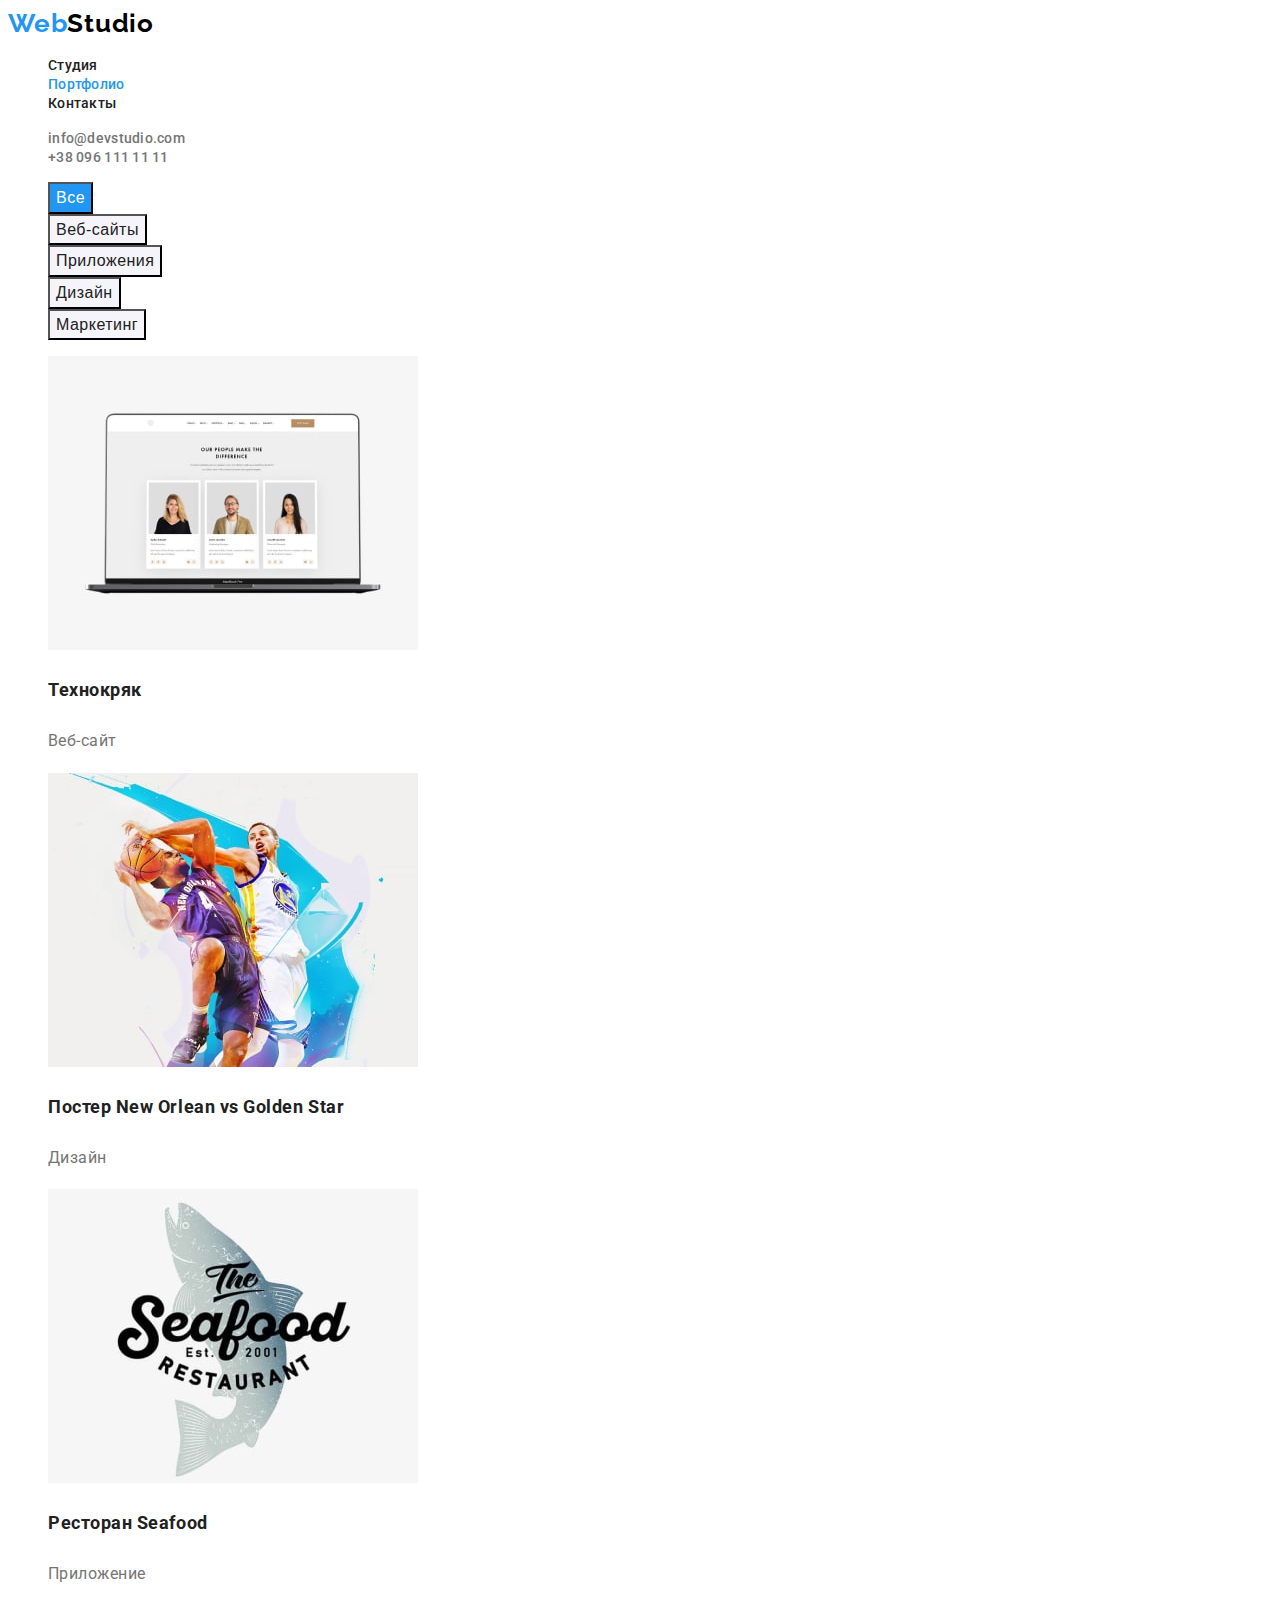
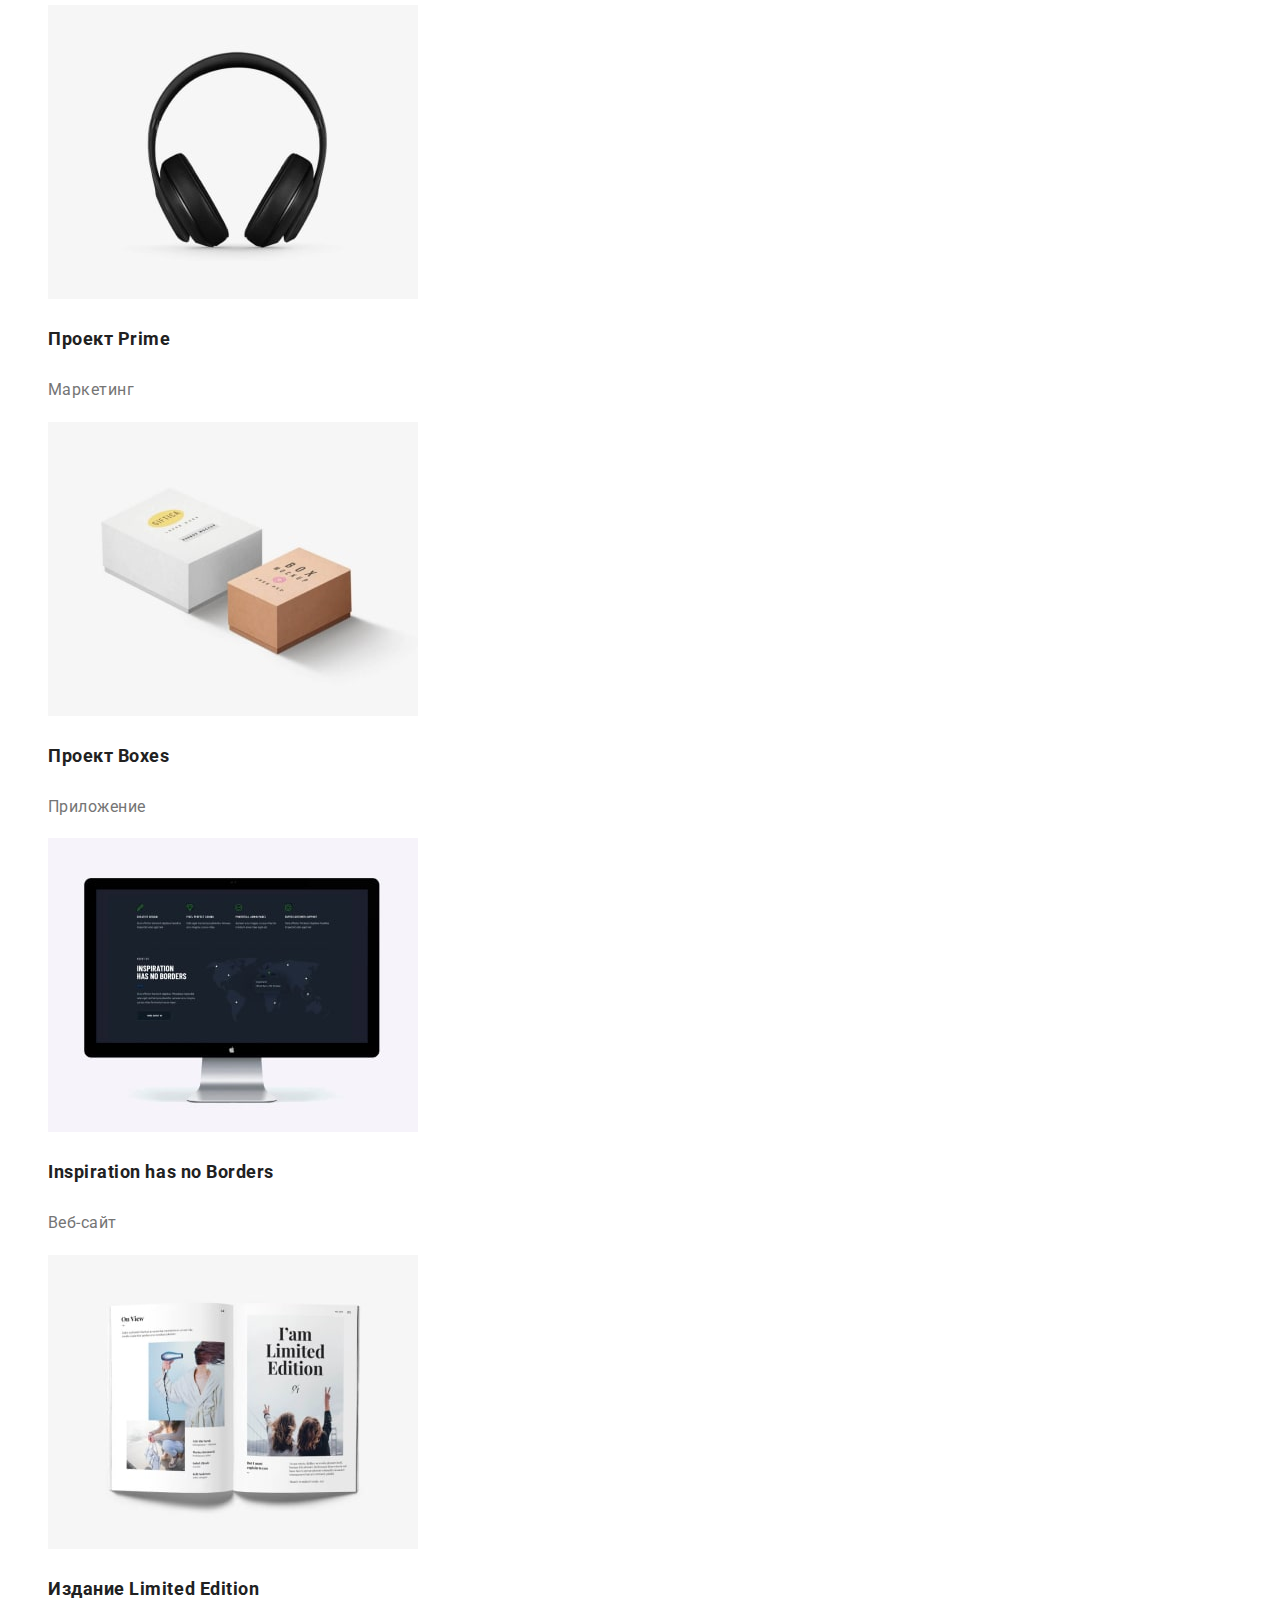
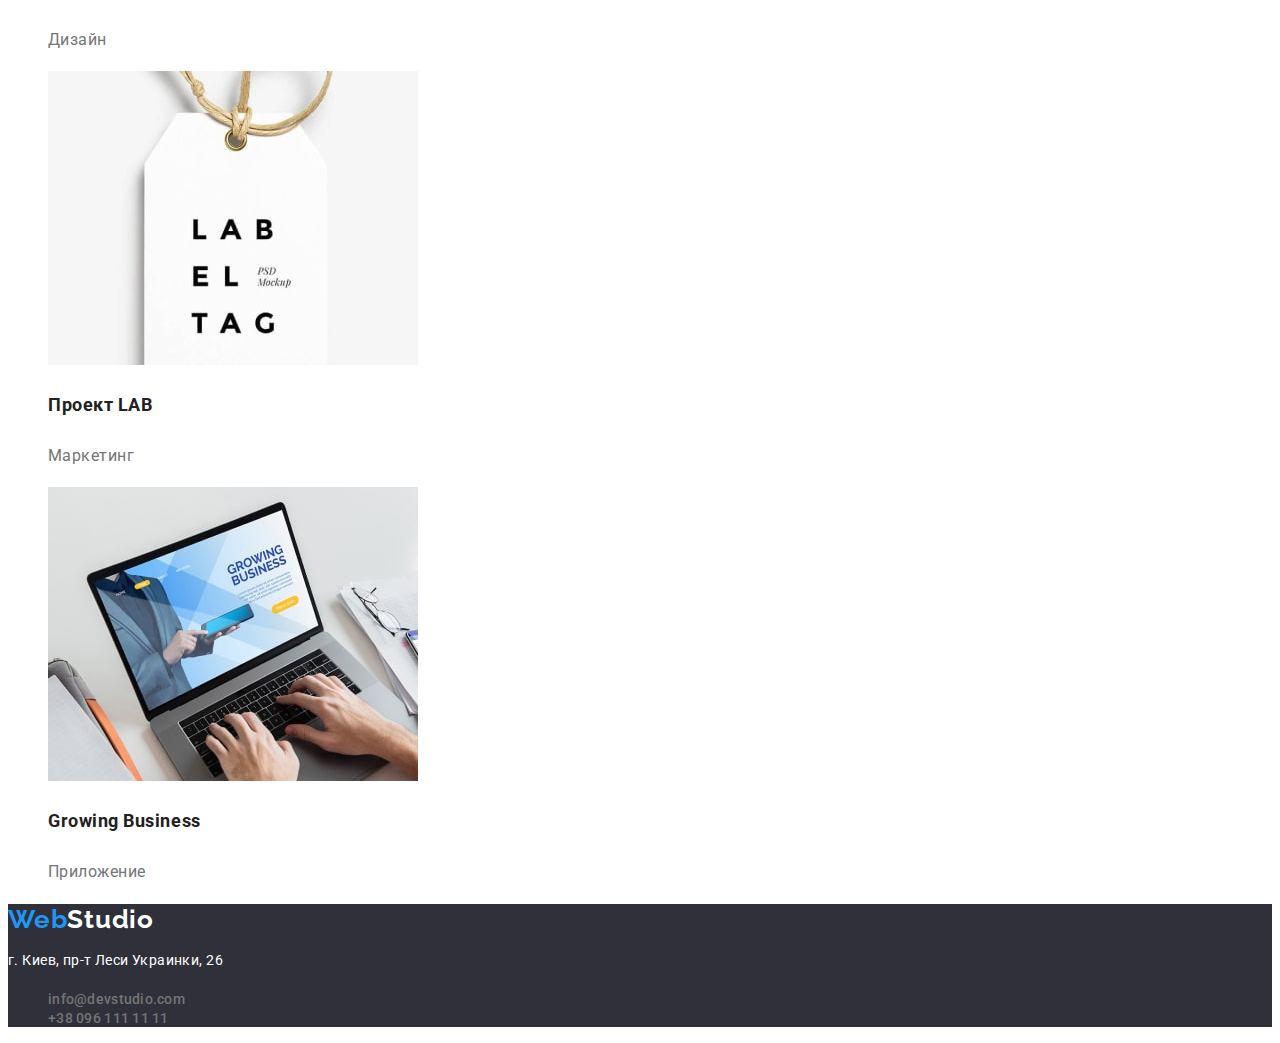
==== portfolio.html @ 85a42671 "Initial commit" ====
<!DOCTYPE html>
<html lang="ru">
  <head>
    <meta charset="UTF-8" />
    <meta http-equiv="X-UA-Compatible" content="IE=edge" />
    <meta name="viewport" content="width=device-width, initial-scale=1.0" />
    <title>Портфолио</title>
    <link rel="preconnect" href="https://fonts.googleapis.com" />
    <link rel="preconnect" href="https://fonts.gstatic.com" crossorigin />
    <link
      href="https://fonts.googleapis.com/css2?family=Raleway:wght@700&family=Roboto:wght@400;500;700;900&display=swap"
      rel="stylesheet"
    />
    <link rel="stylesheet" href="./scc/style.css" />
  </head>
  <body>
    <!-- Секция Header -->
    <header>
      <a class="logo" href="./index.html">
        <span style="color: #2196f3">Web</span
        ><span style="color: #000000">Studio</span></a
      >
      <nav>
        <ul class="nav">
          <li><a class="link" href="./index.html">Студия</a></li>
          <li><a class="link-main" href="./portfolio.html">Портфолио</a></li>
          <li><a class="link" href="">Контакты</a></li>
        </ul>
      </nav>
      <ul class="contacts">
        <li>
          <a class="contacts-link" href="mailto:info@devstudio.com"
            >info@devstudio.com</a
          >
        </li>
        <li>
          <a class="contacts-link" href="tel:+380961111111"
            >+38 096 111 11 11</a
          >
        </li>
      </ul>
    </header>
    <!-- Основная секция портфолио с работами -->
    <main>
      <section>
        <h1 hidden>Все работы</h1>
        <ul>
          <li><button class="btn-menu-main" type="button">Все</button></li>
          <li><button class="btn-menu" type="button">Веб-сайты</button></li>
          <li><button class="btn-menu" type="button">Приложения</button></li>
          <li><button class="btn-menu" type="button">Дизайн</button></li>
          <li><button class="btn-menu" type="button">Маркетинг</button></li>
        </ul>
        <ul>
          <li>
            <img
              src="./images/technokryak-min.jpg"
              alt="Технокряк"
              width="370"
              height="294"
            />
            <h3 class="proj-title">Технокряк</h3>
            <p class="proj-descrip">Веб-сайт</p>
          </li>
          <li>
            <img
              src="./images/poster-min.jpg"
              alt="Постер New Orlean vs Golden Star"
              width="370"
              height="294"
            />
            <h3 class="proj-title">Постер New Orlean vs Golden Star</h3>
            <p class="proj-descrip">Дизайн</p>
          </li>
          <li>
            <img
              src="./images/restaurantseafood-min.jpg"
              alt="Ресторан Seafood"
              width="370"
              height="294"
            />
            <h3 class="proj-title">Ресторан Seafood</h3>
            <p class="proj-descrip">Приложение</p>
          </li>
          <li>
            <img
              src="./images/projectprime-min.jpg"
              alt="Проект Prime"
              width="370"
              height="294"
            />
            <h3 class="proj-title">Проект Prime</h3>
            <p class="proj-descrip">Маркетинг</p>
          </li>
          <li>
            <img
              src="./images/projectboxes-min.jpg"
              alt="Проект Boxes"
              width="370"
              height="294"
            />
            <h3 class="proj-title">Проект Boxes</h3>
            <p class="proj-descrip">Приложение</p>
          </li>
          <li>
            <img
              src="./images/inspirationproject-min.jpg"
              alt="Inspiration has no Borders"
              width="370"
              height="294"
            />
            <h3 class="proj-title">Inspiration has no Borders</h3>
            <p class="proj-descrip">Веб-сайт</p>
          </li>
          <li>
            <img
              src="./images/limitededition-min.jpg"
              alt="Издание Limited Edition"
              width="370"
              height="294"
            />
            <h3 class="proj-title">Издание Limited Edition</h3>
            <p class="proj-descrip">Дизайн</p>
          </li>
          <li>
            <img
              src="./images/projectlab-min.jpg"
              alt="Проект LAB"
              width="370"
              height="294"
            />
            <h3 class="proj-title">Проект LAB</h3>
            <p class="proj-descrip">Маркетинг</p>
          </li>
          <li>
            <img
              src="./images/crowingbusiness-min.jpg"
              alt="Growing Business"
              width="370"
              height="294"
            />
            <h3 class="proj-title">Growing Business</h3>
            <p class="proj-descrip">Приложение</p>
          </li>
          <li></li>
        </ul>
      </section>
    </main>
    <!-- Секция footer -->
    <footer class="footer">
      <a class="logo" href="./index.html"
        ><span style="color: #2196f3">Web</span
        ><span style="color: #ffffff">Studio</span></a
      >
      <address>
        <p class="address">г. Киев, пр-т Леси Украинки, 26</p>
        <ul class="contacts">
          <li>
            <a class="contacts-link" href="mailto:info@devstudio.com"
              >info@devstudio.com</a
            >
          </li>
          <li>
            <a class="contacts-link" href="tel:+380961111111"
              >+38 096 111 11 11</a
            >
          </li>
        </ul>
      </address>
    </footer>
  </body>
</html>
---- scc/style.css ----
/* Стили для файла index.html */
/* 
#757575 - цвет основного текста
#212121 - вторичный цвет текста
#FFFFFF - белый
#2196F3 - цвет акцент
#188CE8 - button hover (hero section)
#F5F4FA - background color
 */

:root {
  --primary-text-color: #757575;
  --tittle-text-color: #212121;
  --accent-color: #2196f3;
  --button-change-color: #188ce8;
  --white-color: #ffffff;
}

body {
  font-family: "Roboto", sans-serif;
  color: var(--primary-text-color);
}
ul {
  list-style: none;
}

a {
  text-decoration: none;
}

/* Секция Header */
.logo {
  font-family: Raleway;
  font-style: normal;
  font-size: 26px;
  font-weight: 700;
  line-height: 1.2;
  letter-spacing: 0.03em;
}

.nav .link {
  font-size: 14px;
  font-weight: 500;
  line-height: 1.14;
  letter-spacing: 0.02em;
  color: var(--tittle-text-color);
}

.nav .link:hover,
.nav .link:focus {
  color: var(--accent-color);
}
.link-main {
  font-size: 14px;
  font-weight: 500;
  line-height: 1.14;
  letter-spacing: 0.02em;
  color: var(--accent-color);
}
.contacts-link {
  font-style: normal;
  font-size: 14px;
  font-weight: 500;
  line-height: 1.14;
  letter-spacing: 0.02em;
  color: var(--primary-text-color);
}
.contacts-link:hover,
.contacts-link:focus {
  color: var(--accent-color);
}
/* Секция Главная страница */
.hero-title {
  font-size: 44px;
  font-weight: 900;
  line-height: 1.4;
  letter-spacing: 0.06em;
  text-align: center;
  text-transform: uppercase;
  background-color: #2f303a;
  color: var(--white-color);
}
.button {
  font-family: inherit;
  font-size: 16px;
  font-weight: 700;
  line-height: 1.9;
  letter-spacing: 0.06em;
  background-color: var(--accent-color);
  color: var(--white-color);
}
.button:hover,
.button:focus {
  color: var(--white-color);
  background-color: var(--button-change-color);
}

/* Секция Преимущества  */
.subtitle {
  font-size: 14px;
  font-weight: 700;
  line-height: 1.14;
  letter-spacing: 0.03em;
  text-transform: uppercase;
  color: var(--tittle-text-color);
}
.description {
  font-size: 16px;
  font-weight: 400;
  line-height: 1.5;
  letter-spacing: 0.03em;
  color: var(--primary-text-color);
}
/* Секция Чем мы занимаемся */
.title {
  font-size: 36px;
  font-weight: 700;
  line-height: 1.16;
  letter-spacing: 0.03em;
  color: var(--tittle-text-color);
}
/* Секция Наша команда  */
.name {
  font-size: 16px;
  font-weight: 500;
  line-height: 1.19;
  letter-spacing: 0.03em;
  color: var(--tittle-text-color);
}
.position {
  font-size: 16px;
  font-weight: 400;
  line-height: 1.19;
  letter-spacing: 0.03em;
  color: var(--primary-text-color);
}

/* Секция footer  */
.footer {
  background-color: #2f303a;
}
.address {
  font-style: normal;
  font-size: 14px;
  font-weight: 400;
  line-height: 1.7;
  letter-spacing: 0.03em;
  color: var(--white-color);
}
/* Основная секция портфолио с работами */
/* Список кнопок */
.btn-menu {
  font-size: 16px;
  font-weight: 500;
  line-height: 1.6;
  letter-spacing: 0.03em;
  text-align: center;
  color: var(--tittle-text-color);
  background-color: #f5f4fa;
}
.btn-menu:hover,
.btn-menu:focus {
  color: var(--white-color);
  background-color: var(--accent-color);
}
.btn-menu-main {
  font-size: 16px;
  font-weight: 500;
  line-height: 1.6;
  letter-spacing: 0.03em;
  text-align: center;
  color: var(--white-color);
  background-color: var(--accent-color);
}
.btn-menu-main,
.btn-menu-main:focus {
  color: var(--white-color);
  background-color: var(--accent-color);
}

/* Список работ с img */
.proj-title {
  font-size: 18px;
  font-weight: 700;
  line-height: 2;
  letter-spacing: 0.03em;
  color: var(--tittle-text-color);
}
.proj-descrip {
  font-size: 16px;
  font-weight: 400;
  line-height: 1.9;
  letter-spacing: 0.03em;
  color: var(--primary-text-color);
}
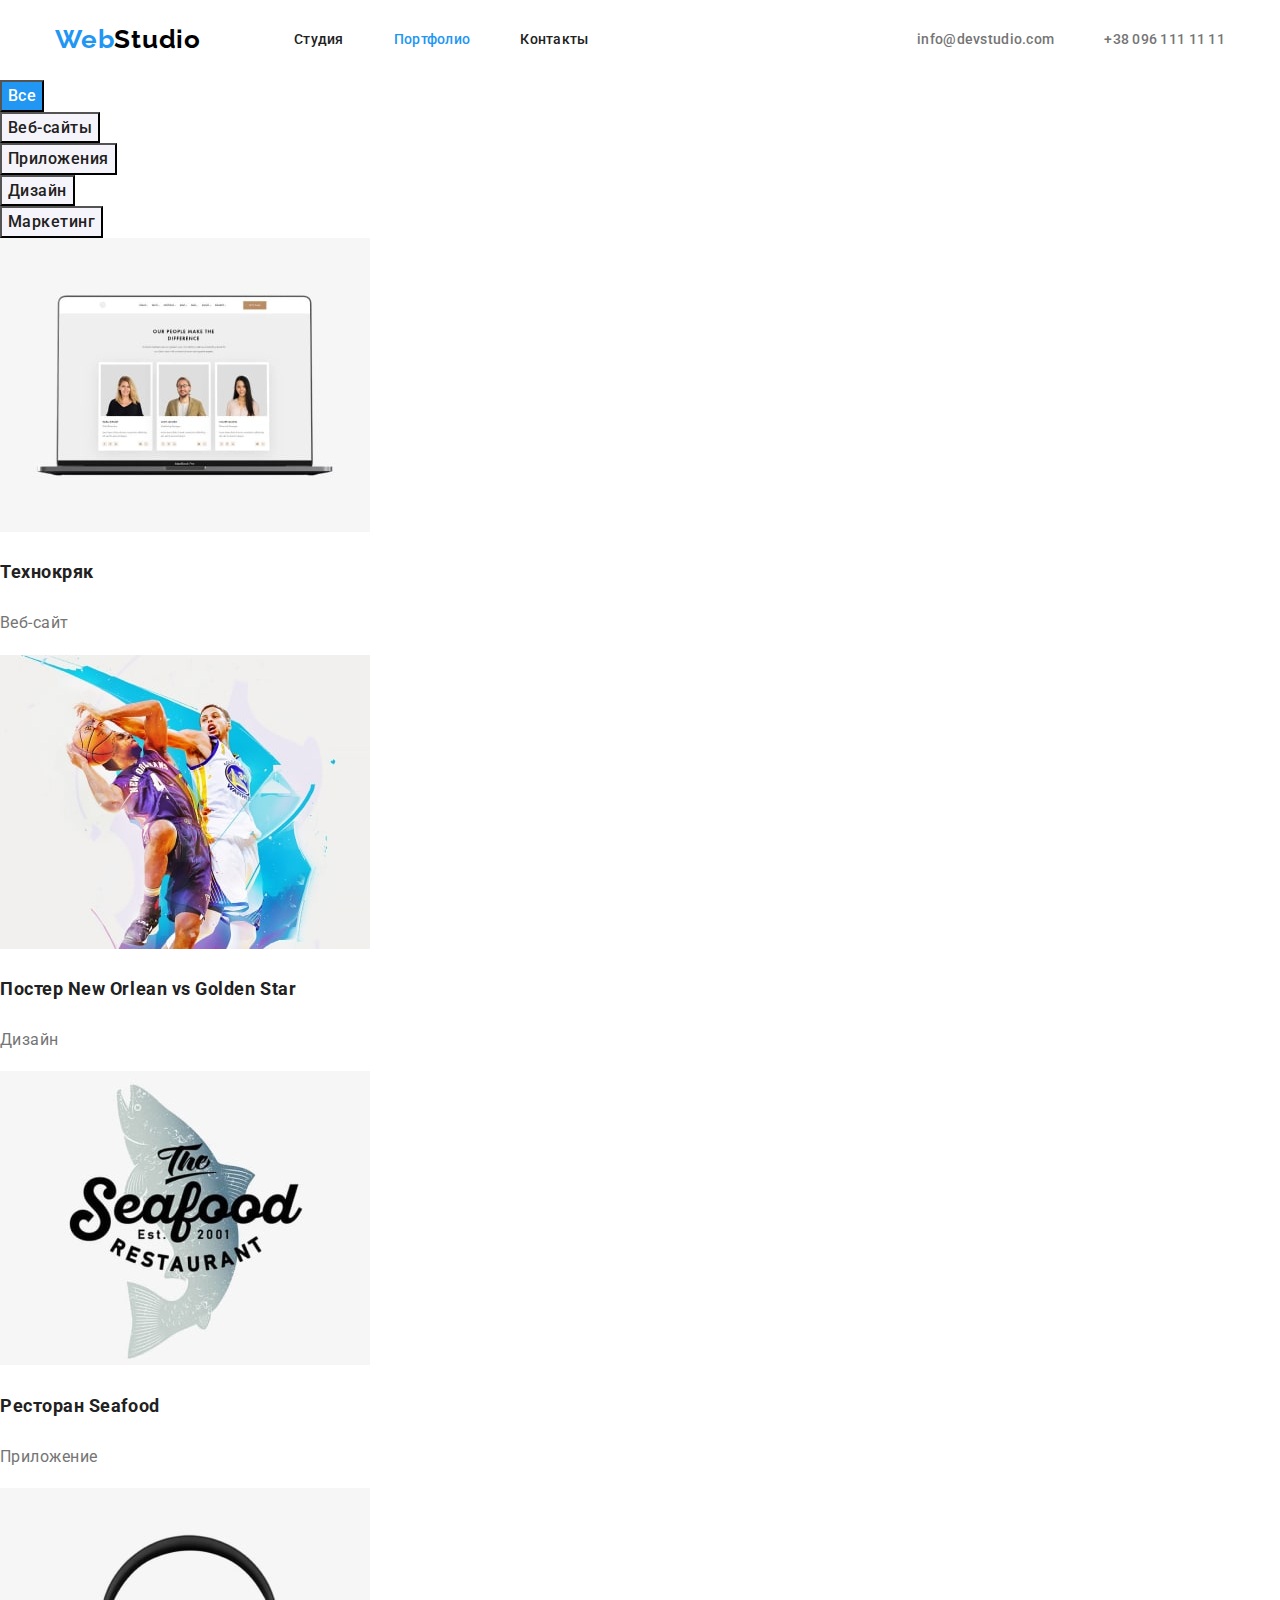
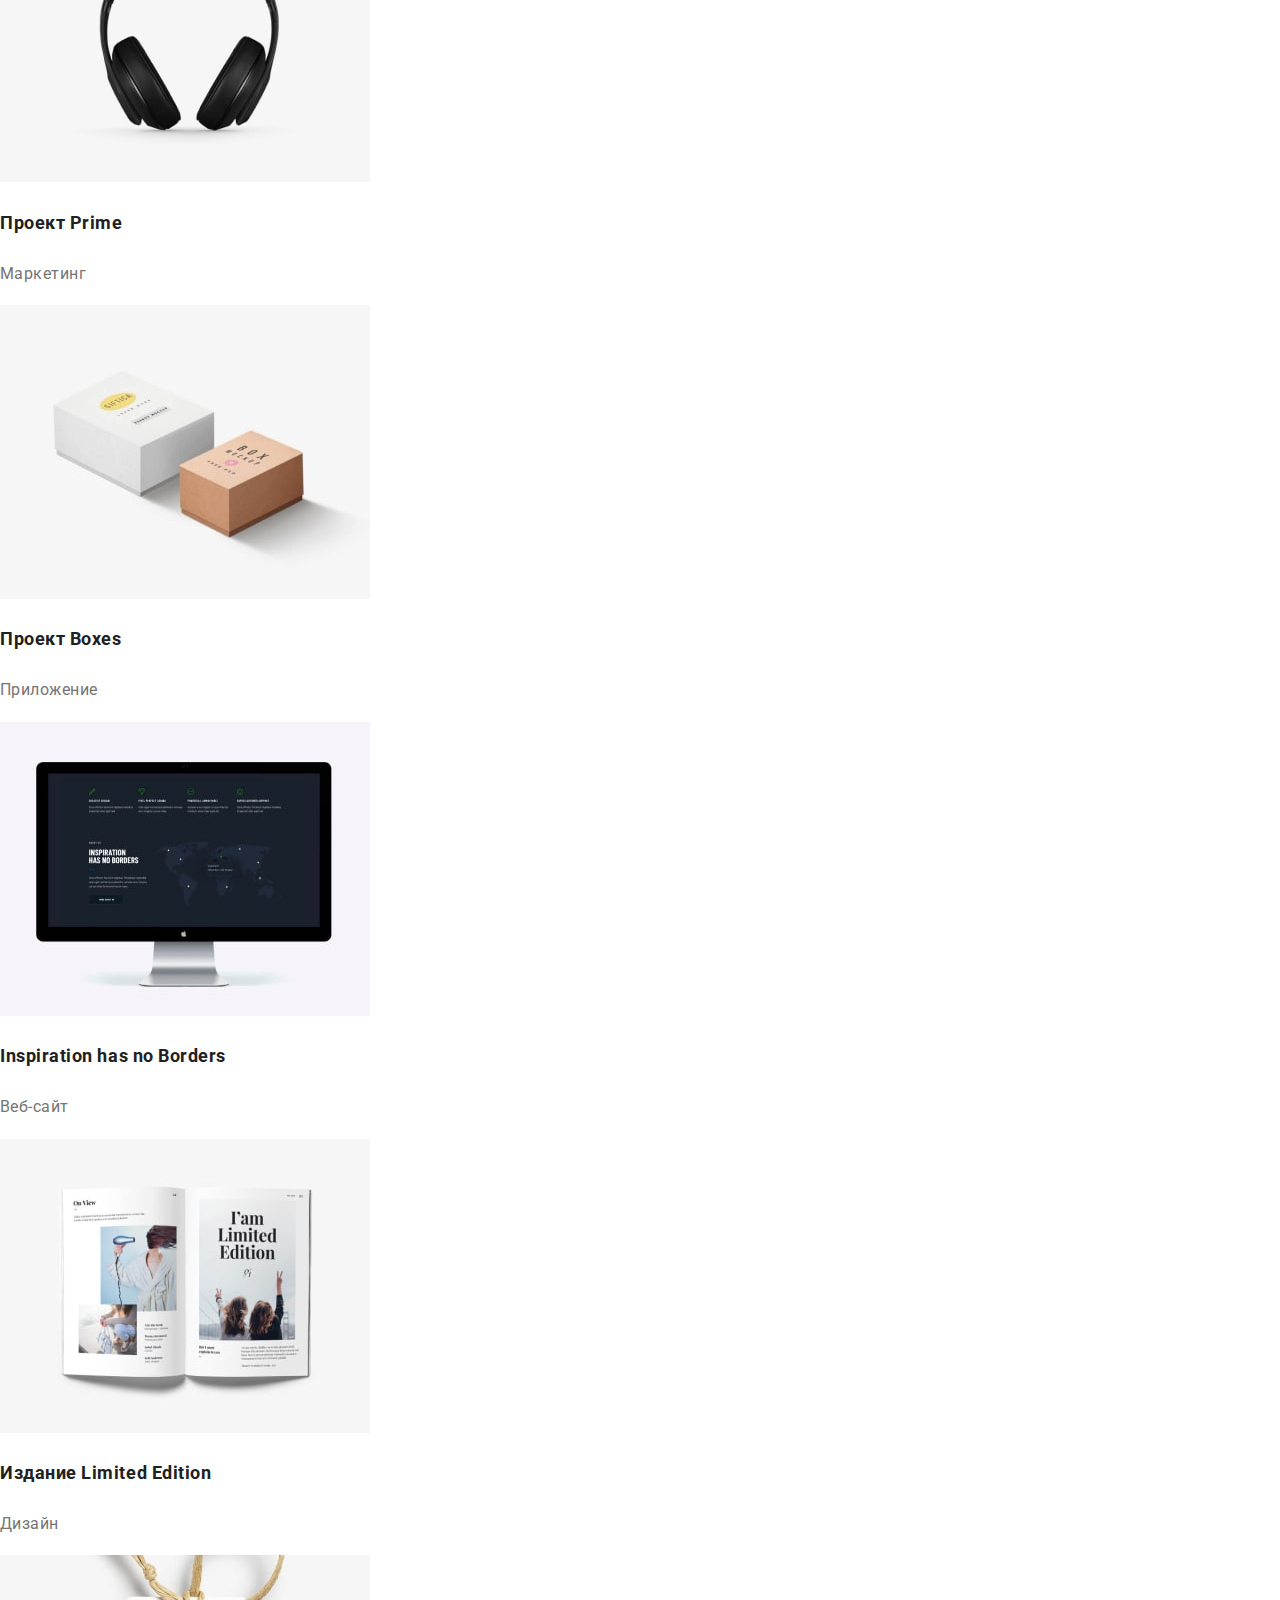
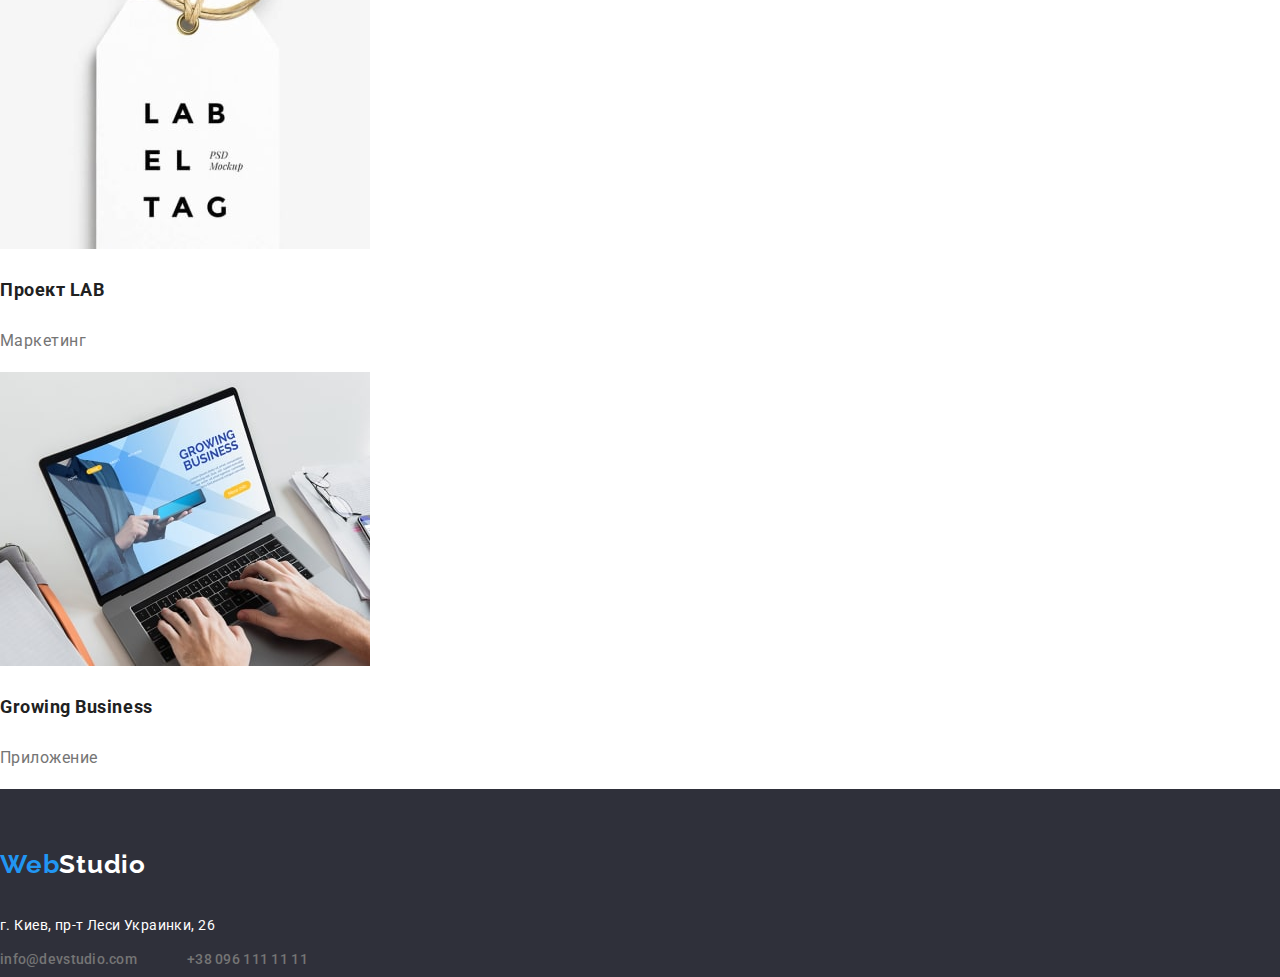
==== commit 2104faac: "creates margins" ====
--- a/portfolio.html
+++ b/portfolio.html
@@ -11,34 +11,42 @@
       href="https://fonts.googleapis.com/css2?family=Raleway:wght@700&family=Roboto:wght@400;500;700;900&display=swap"
       rel="stylesheet"
     />
+    <link
+      rel="stylesheet"
+      href="https://cdnjs.cloudflare.com/ajax/libs/modern-normalize/1.1.0/modern-normalize.min.css"
+    />
     <link rel="stylesheet" href="./scc/style.css" />
   </head>
   <body>
     <!-- Секция Header -->
-    <header>
-      <a class="logo" href="./index.html">
-        <span style="color: #2196f3">Web</span
-        ><span style="color: #000000">Studio</span></a
-      >
-      <nav>
+    <header class="page-header">
+      <nav class="container">
+        <a class="logo" href="./index.html">
+          <span style="color: #2196f3">Web</span
+          ><span style="color: #000000">Studio</span></a
+        >
+
         <ul class="nav">
-          <li><a class="link" href="./index.html">Студия</a></li>
-          <li><a class="link-main" href="./portfolio.html">Портфолио</a></li>
-          <li><a class="link" href="">Контакты</a></li>
+          <li class="item"><a class="link" href="./index.html">Студия</a></li>
+          <li class="item">
+            <a class="link main" href="./portfolio.html">Портфолио</a>
+          </li>
+          <li class="item"><a class="link" href="">Контакты</a></li>
+        </ul>
+
+        <ul class="contacts">
+          <li>
+            <a class="contacts-link" href="mailto:info@devstudio.com"
+              >info@devstudio.com</a
+            >
+          </li>
+          <li>
+            <a class="contacts-link" href="tel:+380961111111"
+              >+38 096 111 11 11</a
+            >
+          </li>
         </ul>
       </nav>
-      <ul class="contacts">
-        <li>
-          <a class="contacts-link" href="mailto:info@devstudio.com"
-            >info@devstudio.com</a
-          >
-        </li>
-        <li>
-          <a class="contacts-link" href="tel:+380961111111"
-            >+38 096 111 11 11</a
-          >
-        </li>
-      </ul>
     </header>
     <!-- Основная секция портфолио с работами -->
     <main>
--- a/scc/style.css
+++ b/scc/style.css
@@ -22,13 +22,28 @@
 }
 ul {
   list-style: none;
+  padding: 0;
+  margin: 0;
 }
 
 a {
   text-decoration: none;
 }
 
+.container {
+  width: 1200px;
+  margin-left: auto;
+  margin-right: auto;
+  padding-left: 15px;
+  padding-right: 15px;
+  align-items: center;
+  display: flex;
+  margin-bottom: 0;
+  margin-top: 0;
+}
+
 /* Секция Header */
+
 .logo {
   font-family: Raleway;
   font-style: normal;
@@ -37,8 +52,30 @@
   line-height: 1.2;
   letter-spacing: 0.03em;
 }
-
+.container .logo {
+  margin-right: 93px;
+}
+.nav {
+  display: flex;
+  margin: 0;
+  padding-left: 0;
+  padding-right: 0;
+}
+
+.nav .item {
+  margin-right: 50px;
+}
+.nav .item:last-child {
+  margin-right: 0;
+}
+
+.page-header .contacts {
+  margin-left: auto;
+}
 .nav .link {
+  display: block;
+  padding-top: 32px;
+  padding-bottom: 32px;
   font-size: 14px;
   font-weight: 500;
   line-height: 1.14;
@@ -50,13 +87,22 @@
 .nav .link:focus {
   color: var(--accent-color);
 }
-.link-main {
+.nav .link.main {
   font-size: 14px;
   font-weight: 500;
   line-height: 1.14;
   letter-spacing: 0.02em;
   color: var(--accent-color);
 }
+
+.contacts {
+  display: flex;
+  margin: 0;
+  padding-left: 0;
+}
+.contacts li:not(:last-child) {
+  margin-right: 50px;
+}
 .contacts-link {
   font-style: normal;
   font-size: 14px;
@@ -69,8 +115,21 @@
 .contacts-link:focus {
   color: var(--accent-color);
 }
+.main-nav {
+  display: flex;
+}
+
 /* Секция Главная страница */
+.hero {
+  text-align: center;
+  padding-bottom: 200px;
+  padding-top: 200px;
+}
 .hero-title {
+  margin-top: 0;
+  margin-bottom: 0;
+  margin-bottom: 30px;
+
   font-size: 44px;
   font-weight: 900;
   line-height: 1.4;
@@ -96,7 +155,25 @@
 }
 
 /* Секция Преимущества  */
+.no-title {
+  background-color: var(--white-color);
+}
+.advantage .item:not(:last-child) {
+  margin-right: 30px;
+}
+.advantage {
+  display: flex;
+  padding-top: 94px;
+  padding-bottom: 94px;
+  display: flex;
+  margin-bottom: 0;
+  margin-top: 0;
+}
+
 .subtitle {
+  margin-top: 0;
+  margin-bottom: 10px;
+
   font-size: 14px;
   font-weight: 700;
   line-height: 1.14;
@@ -105,6 +182,9 @@
   color: var(--tittle-text-color);
 }
 .description {
+  margin-top: 0;
+  margin-bottom: 0;
+
   font-size: 16px;
   font-weight: 400;
   line-height: 1.5;
@@ -119,7 +199,50 @@
   letter-spacing: 0.03em;
   color: var(--tittle-text-color);
 }
+.section .section-items {
+  display: flex;
+  padding-left: 0;
+  margin-top: 0;
+  margin-bottom: 0;
+}
+.items:not(:last-child) {
+  margin-right: 30px;
+}
+.title {
+  text-align: center;
+  margin-top: 0;
+  margin-bottom: 0;
+  padding-bottom: 50px;
+  padding-top: 94px;
+}
+.section .whatwedo {
+  background-color: var(--white-bg-color);
+  width: 1200px;
+  padding-left: 15px;
+  padding-right: 15px;
+  margin-left: auto;
+  margin-right: auto;
+  padding-bottom: 94px;
+}
+
 /* Секция Наша команда  */
+.section.our-team {
+  background: #f5f4fa;
+}
+
+.our-team-container {
+  width: 1200px;
+  margin-bottom: 0;
+  margin-top: 0;
+  margin-right: auto;
+  margin-left: auto;
+  padding-left: 15px;
+  padding-right: 15px;
+  padding-bottom: 94px;
+}
+.list-workers:not(:last-child) {
+  margin-right: 30px;
+}
 .name {
   font-size: 16px;
   font-weight: 500;
@@ -134,7 +257,26 @@
   letter-spacing: 0.03em;
   color: var(--primary-text-color);
 }
-
+.card-workers {
+  background: var(--white-bg-color);
+
+  box-shadow: 0px 1px 3px rgba(0, 0, 0, 0.12), 0px 1px 1px rgba(0, 0, 0, 0.14),
+    0px 2px 1px rgba(0, 0, 0, 0.2);
+  border-radius: 0px 0px 4px 4px;
+}
+.name,
+.position {
+  text-align: center;
+  margin-top: 0;
+  margin-bottom: 0;
+}
+.name {
+  padding-top: 30px;
+  padding-bottom: 10px;
+}
+.position {
+  padding-bottom: 30px;
+}
 /* Секция footer  */
 .footer {
   background-color: #2f303a;
@@ -147,6 +289,36 @@
   letter-spacing: 0.03em;
   color: var(--white-color);
 }
+.footer-container {
+  width: 1200px;
+  margin-left: auto;
+  margin-right: auto;
+  padding-left: 15px;
+  padding-right: 15px;
+}
+.footer .logo {
+  display: block;
+  padding-top: 60px;
+  padding-bottom: 20px;
+}
+.footer-address .contacts {
+  margin-top: 0;
+  margin-bottom: 0;
+  padding-left: 0;
+  padding-bottom: 60px;
+}
+address {
+  margin-top: 0;
+  margin-bottom: 0;
+  padding-bottom: 9px;
+}
+.footer-links {
+  padding-bottom: 9px;
+}
+.contacts-link {
+  display: block;
+}
+
 /* Основная секция портфолио с работами */
 /* Список кнопок */
 .btn-menu {
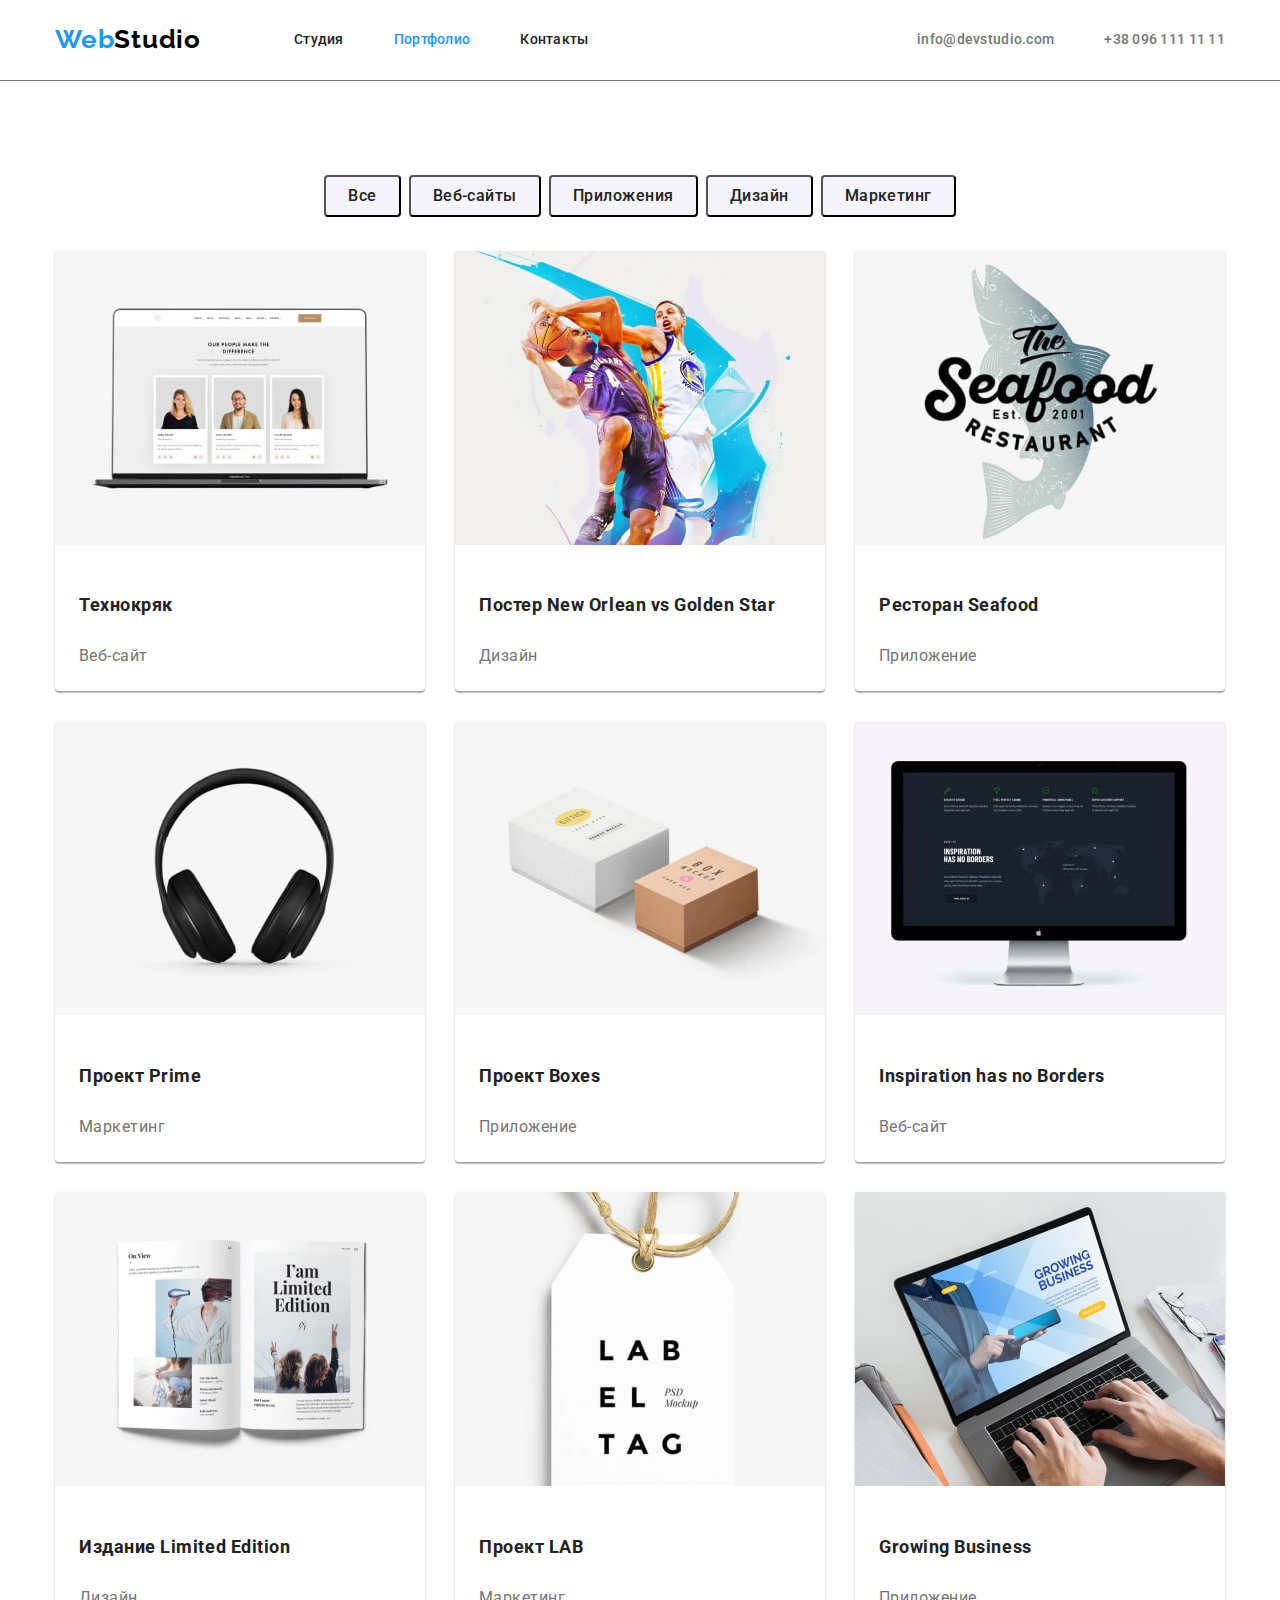
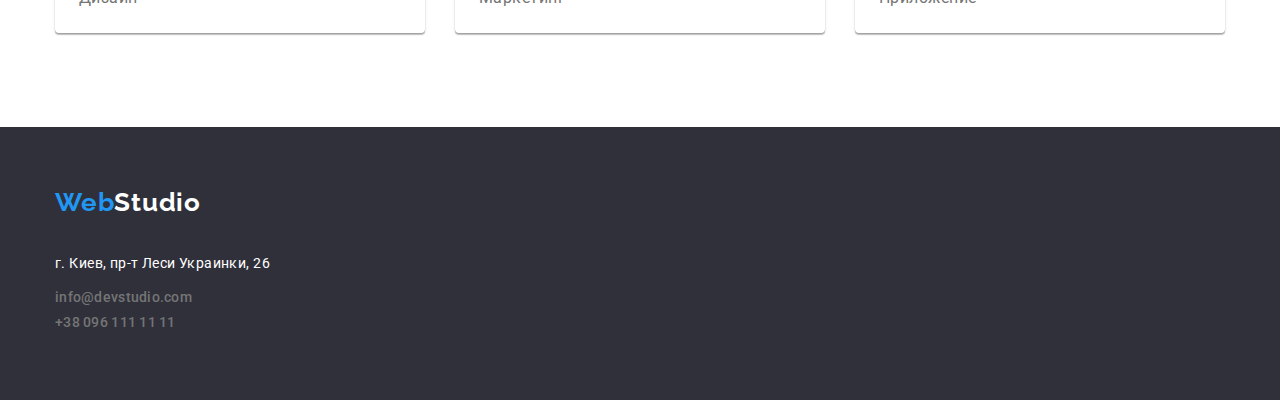
==== commit b7a06bf2: "fix mistakes" ====
--- a/portfolio.html
+++ b/portfolio.html
@@ -48,133 +48,202 @@
         </ul>
       </nav>
     </header>
+     <div class="footer-line"></div>
     <!-- Основная секция портфолио с работами -->
-    <main>
-      <section>
+    <main class="main-container">
+      <section class="portfolio-section">
         <h1 hidden>Все работы</h1>
-        <ul>
-          <li><button class="btn-menu-main" type="button">Все</button></li>
-          <li><button class="btn-menu" type="button">Веб-сайты</button></li>
-          <li><button class="btn-menu" type="button">Приложения</button></li>
-          <li><button class="btn-menu" type="button">Дизайн</button></li>
-          <li><button class="btn-menu" type="button">Маркетинг</button></li>
-        </ul>
-        <ul>
-          <li>
-            <img
-              src="./images/technokryak-min.jpg"
-              alt="Технокряк"
-              width="370"
-              height="294"
-            />
-            <h3 class="proj-title">Технокряк</h3>
-            <p class="proj-descrip">Веб-сайт</p>
-          </li>
-          <li>
-            <img
-              src="./images/poster-min.jpg"
-              alt="Постер New Orlean vs Golden Star"
-              width="370"
-              height="294"
-            />
-            <h3 class="proj-title">Постер New Orlean vs Golden Star</h3>
-            <p class="proj-descrip">Дизайн</p>
-          </li>
-          <li>
-            <img
-              src="./images/restaurantseafood-min.jpg"
-              alt="Ресторан Seafood"
-              width="370"
-              height="294"
-            />
-            <h3 class="proj-title">Ресторан Seafood</h3>
-            <p class="proj-descrip">Приложение</p>
-          </li>
-          <li>
-            <img
-              src="./images/projectprime-min.jpg"
-              alt="Проект Prime"
-              width="370"
-              height="294"
-            />
-            <h3 class="proj-title">Проект Prime</h3>
-            <p class="proj-descrip">Маркетинг</p>
-          </li>
-          <li>
-            <img
-              src="./images/projectboxes-min.jpg"
-              alt="Проект Boxes"
-              width="370"
-              height="294"
-            />
-            <h3 class="proj-title">Проект Boxes</h3>
-            <p class="proj-descrip">Приложение</p>
-          </li>
-          <li>
-            <img
-              src="./images/inspirationproject-min.jpg"
-              alt="Inspiration has no Borders"
-              width="370"
-              height="294"
-            />
-            <h3 class="proj-title">Inspiration has no Borders</h3>
-            <p class="proj-descrip">Веб-сайт</p>
-          </li>
-          <li>
-            <img
-              src="./images/limitededition-min.jpg"
-              alt="Издание Limited Edition"
-              width="370"
-              height="294"
-            />
-            <h3 class="proj-title">Издание Limited Edition</h3>
-            <p class="proj-descrip">Дизайн</p>
-          </li>
-          <li>
-            <img
-              src="./images/projectlab-min.jpg"
-              alt="Проект LAB"
-              width="370"
-              height="294"
-            />
-            <h3 class="proj-title">Проект LAB</h3>
-            <p class="proj-descrip">Маркетинг</p>
-          </li>
-          <li>
-            <img
-              src="./images/crowingbusiness-min.jpg"
-              alt="Growing Business"
-              width="370"
-              height="294"
-            />
-            <h3 class="proj-title">Growing Business</h3>
-            <p class="proj-descrip">Приложение</p>
-          </li>
-          <li></li>
+       
+          
+        </div>
+        <ul class="list-button">
+          <li class="button-list-li">
+            <button class="btn-menu" type="button">Все</button>
+          </li>
+          <li class="button-list-li">
+            <button class="btn-menu" type="button">Веб-сайты</button>
+          </li>
+          <li class="button-list-li">
+            <button class="btn-menu" type="button">Приложения</button>
+          </li>
+          <li class="button-list-li">
+            <button class="btn-menu" type="button">Дизайн</button>
+          </li>
+          <li class="button-list-li">
+            <button class="btn-menu" type="button">Маркетинг</button>
+          </li>
+        </ul>
+        <ul class="proj-list">
+          <li class="proj-item">
+            <div class="proj-card">
+              <a href="">
+                <img
+                  src="./images/technokryak-min.jpg"
+                  alt="Технокряк"
+                  width="370"
+                  height="294"
+                />
+                <div class="summ-descrip">
+                <h3 class="proj-title">Технокряк</h3>
+                <p class="proj-descrip">Веб-сайт</p></a
+              >
+              </div>
+            </div>
+          </li>
+          <li class="proj-item">
+            <div class="proj-card">
+              <a href="">
+                <img
+                  src="./images/poster-min.jpg"
+                  alt="Постер New Orlean vs Golden Star"
+                  width="370"
+                  height="294"
+                />
+                <div class="summ-descrip">
+                <h3 class="proj-title">Постер New Orlean vs Golden Star</h3>
+                <p class="proj-descrip">Дизайн</p></a
+              >
+              </div>
+            </div>
+          </li>
+          <li class="proj-item">
+            <div class="proj-card">
+              <a href="">
+                <img
+                  src="./images/restaurantseafood-min.jpg"
+                  alt="Ресторан Seafood"
+                  width="370"
+                  height="294"
+                />
+                <div class="summ-descrip">
+                <h3 class="proj-title">Ресторан Seafood</h3>
+                <p class="proj-descrip">Приложение</p></a
+              >
+              </div>
+            </div>
+          </li>
+          <li class="proj-item">
+            <div class="proj-card">
+              <a href="">
+                <img
+                  src="./images/projectprime-min.jpg"
+                  alt="Проект Prime"
+                  width="370"
+                  height="294"
+                />
+                <div class="summ-descrip">
+                <h3 class="proj-title">Проект Prime</h3>
+                <p class="proj-descrip">Маркетинг</p></a
+              >
+              </div>
+            </div>
+          </li>
+          <li class="proj-item">
+            <div class="proj-card">
+              <a href="">
+                <img
+                  src="./images/projectboxes-min.jpg"
+                  alt="Проект Boxes"
+                  width="370"
+                  height="294"
+                />
+                <div class="summ-descrip">
+                <h3 class="proj-title">Проект Boxes</h3>
+                <p class="proj-descrip">Приложение</p></a
+              >
+              </div>
+            </div>
+          </li>
+          <li class="proj-item">
+            <div class="proj-card">
+              <a href="">
+                <img
+                  src="./images/inspirationproject-min.jpg"
+                  alt="Inspiration has no Borders"
+                  width="370"
+                  height="294"
+                />
+                <div class="summ-descrip">
+                <h3 class="proj-title">Inspiration has no Borders</h3>
+                <p class="proj-descrip">Веб-сайт</p></a
+              >
+              </div>
+            </div>
+          </li>
+          <li class="proj-item">
+            <div class="proj-card">
+              <a href="">
+                <img
+                  src="./images/limitededition-min.jpg"
+                  alt="Издание Limited Edition"
+                  width="370"
+                  height="294"
+                />
+                <div class="summ-descrip">
+                <h3 class="proj-title">Издание Limited Edition</h3>
+                <p class="proj-descrip">Дизайн</p></a
+              >
+              </div>
+            </div>
+          </li>
+          <li class="proj-item">
+            <div class="proj-card">
+              <a href="">
+                <img
+                  src="./images/projectlab-min.jpg"
+                  alt="Проект LAB"
+                  width="370"
+                  height="294"
+                />
+                <div class="summ-descrip">
+                <h3 class="proj-title">Проект LAB</h3>
+                <p class="proj-descrip">Маркетинг</p></a
+              >
+              </div>
+            </div>
+          </li>
+          <li class="proj-item">
+            <div class="proj-card">
+              <a href="">
+                <img
+                  src="./images/crowingbusiness-min.jpg"
+                  alt="Growing Business"
+                  width="370"
+                  height="294"
+                />
+                <div class="summ-descrip">
+                <h3 class="proj-title">Growing Business</h3>
+                <p class="proj-descrip">Приложение</p></a
+              >
+              </div>
+            </div>
+          </li>
         </ul>
       </section>
     </main>
     <!-- Секция footer -->
     <footer class="footer">
-      <a class="logo" href="./index.html"
-        ><span style="color: #2196f3">Web</span
-        ><span style="color: #ffffff">Studio</span></a
-      >
-      <address>
-        <p class="address">г. Киев, пр-т Леси Украинки, 26</p>
-        <ul class="contacts">
-          <li>
-            <a class="contacts-link" href="mailto:info@devstudio.com"
-              >info@devstudio.com</a
-            >
-          </li>
-          <li>
-            <a class="contacts-link" href="tel:+380961111111"
-              >+38 096 111 11 11</a
-            >
-          </li>
-        </ul>
-      </address>
+      <div class="footer-container">
+        <a class="logo" href=""
+          ><span style="color: #2196f3">Web</span
+          ><span style="color: #ffffff">Studio</span></a
+        >
+        <address class="footer-address">
+          <p class="address">г. Киев, пр-т Леси Украинки, 26</p>
+          <ul class="footer-contacts">
+            <li class="footer-links">
+              <a class="contacts-link" href="mailto:info@devstudio.com"
+                >info@devstudio.com</a
+              >
+            </li>
+            <li class="footer-links">
+              <a class="contacts-link" href="tel:+380961111111"
+                >+38 096 111 11 11</a
+              >
+            </li>
+          </ul>
+        </address>
+      </div>
     </footer>
   </body>
 </html>
--- a/scc/style.css
+++ b/scc/style.css
@@ -122,10 +122,14 @@
 /* Секция Главная страница */
 .hero {
   text-align: center;
-  padding-bottom: 200px;
+  padding-bottom: 280px;
   padding-top: 200px;
+  background-color: #2f303a;
 }
 .hero-title {
+  margin-left: auto;
+  margin-right: auto;
+  width: 1200px;
   margin-top: 0;
   margin-bottom: 0;
   margin-bottom: 30px;
@@ -139,8 +143,18 @@
   background-color: #2f303a;
   color: var(--white-color);
 }
+.hero .button {
+  min-width: 200px;
+}
+
 .button {
+  box-shadow: 0px 4px 4px rgba(0, 0, 0, 0.15);
+  border-radius: 4px;
+  padding: 10px 32px 10px 32px;
+
   font-family: inherit;
+  align-items: center;
+  text-align: center;
   font-size: 16px;
   font-weight: 700;
   line-height: 1.9;
@@ -162,6 +176,9 @@
   margin-right: 30px;
 }
 .advantage {
+  width: 1200px;
+  margin-left: auto;
+  margin-right: auto;
   display: flex;
   padding-top: 94px;
   padding-bottom: 94px;
@@ -200,6 +217,9 @@
   color: var(--tittle-text-color);
 }
 .section .section-items {
+  width: 1200px;
+  margin-left: auto;
+  margin-right: auto;
   display: flex;
   padding-left: 0;
   margin-top: 0;
@@ -216,7 +236,7 @@
   padding-top: 94px;
 }
 .section .whatwedo {
-  background-color: var(--white-bg-color);
+  background-color: var(--white-color);
   width: 1200px;
   padding-left: 15px;
   padding-right: 15px;
@@ -228,6 +248,7 @@
 /* Секция Наша команда  */
 .section.our-team {
   background: #f5f4fa;
+  display: flex;
 }
 
 .our-team-container {
@@ -258,7 +279,7 @@
   color: var(--primary-text-color);
 }
 .card-workers {
-  background: var(--white-bg-color);
+  background: var(--white-color);
 
   box-shadow: 0px 1px 3px rgba(0, 0, 0, 0.12), 0px 1px 1px rgba(0, 0, 0, 0.14),
     0px 2px 1px rgba(0, 0, 0, 0.2);
@@ -301,7 +322,7 @@
   padding-top: 60px;
   padding-bottom: 20px;
 }
-.footer-address .contacts {
+.footer-address .footer-contacts {
   margin-top: 0;
   margin-bottom: 0;
   padding-left: 0;
@@ -309,11 +330,10 @@
 }
 address {
   margin-top: 0;
-  margin-bottom: 0;
-  padding-bottom: 9px;
+  margin-bottom: 9px;
 }
 .footer-links {
-  padding-bottom: 9px;
+  margin-bottom: 9px;
 }
 .contacts-link {
   display: block;
@@ -321,7 +341,41 @@
 
 /* Основная секция портфолио с работами */
 /* Список кнопок */
+.footer-line {
+  border-bottom: 1px solid var(--primary-text-color);
+}
+.main-container {
+  background: var(--white-color);
+}
+.portfolio-section {
+  width: 1200px;
+  background-color: var(--white-color);
+  margin-top: 94px;
+  margin-bottom: 94px;
+  margin-left: auto;
+  margin-right: auto;
+  padding-left: 15px;
+  padding-right: 15px;
+}
+.list-button {
+  display: flex;
+  justify-content: center;
+  padding-bottom: 34px;
+  padding-left: 0;
+  padding-right: 0;
+  margin-bottom: 0;
+  margin-top: 0;
+}
 .btn-menu {
+  background: #f5f4fa;
+  border-radius: 4px;
+  padding: 6px 22px;
+}
+.list-button .button-list-li:not(:last-child) {
+  margin-right: 8px;
+}
+
+.list-button .btn-menu {
   font-size: 16px;
   font-weight: 500;
   line-height: 1.6;
@@ -335,22 +389,52 @@
   color: var(--white-color);
   background-color: var(--accent-color);
 }
-.btn-menu-main {
-  font-size: 16px;
-  font-weight: 500;
-  line-height: 1.6;
-  letter-spacing: 0.03em;
-  text-align: center;
-  color: var(--white-color);
-  background-color: var(--accent-color);
-}
-.btn-menu-main,
-.btn-menu-main:focus {
-  color: var(--white-color);
-  background-color: var(--accent-color);
-}
 
 /* Список работ с img */
+.portfolio-section {
+  width: 1200px;
+  background-color: var(--white-color);
+  margin-top: 94px;
+  margin-bottom: 94px;
+  margin-left: auto;
+  margin-right: auto;
+  padding-left: 15px;
+  padding-right: 15px;
+}
+.proj-item {
+  display: block;
+}
+.proj-item:nth-child(n + 1) {
+  margin-right: 30px;
+  margin-bottom: 30px;
+}
+.proj-item:nth-child(3n) {
+  margin-right: 0;
+}
+.proj-card {
+  display: block;
+  width: 370px;
+
+  background: var(--white-bg-color);
+  box-shadow: 0px 1px 3px rgba(0, 0, 0, 0.12), 0px 1px 1px rgba(0, 0, 0, 0.14),
+    0px 2px 1px rgba(0, 0, 0, 0.2);
+  border-radius: 0px 0px 4px 4px;
+  box-sizing: border-box;
+}
+.proj-item:nth-last-child(-n + 3) {
+  margin-bottom: 0;
+}
+.proj-list {
+  display: flex;
+  margin-bottom: 0;
+  margin-top: 0;
+  flex-wrap: wrap;
+  padding-left: 0;
+}
+.proj-descrip,
+.project-title {
+  margin: 0;
+}
 .proj-title {
   font-size: 18px;
   font-weight: 700;
@@ -365,3 +449,6 @@
   letter-spacing: 0.03em;
   color: var(--primary-text-color);
 }
+.summ-descrip {
+  padding: 20px 24px;
+}
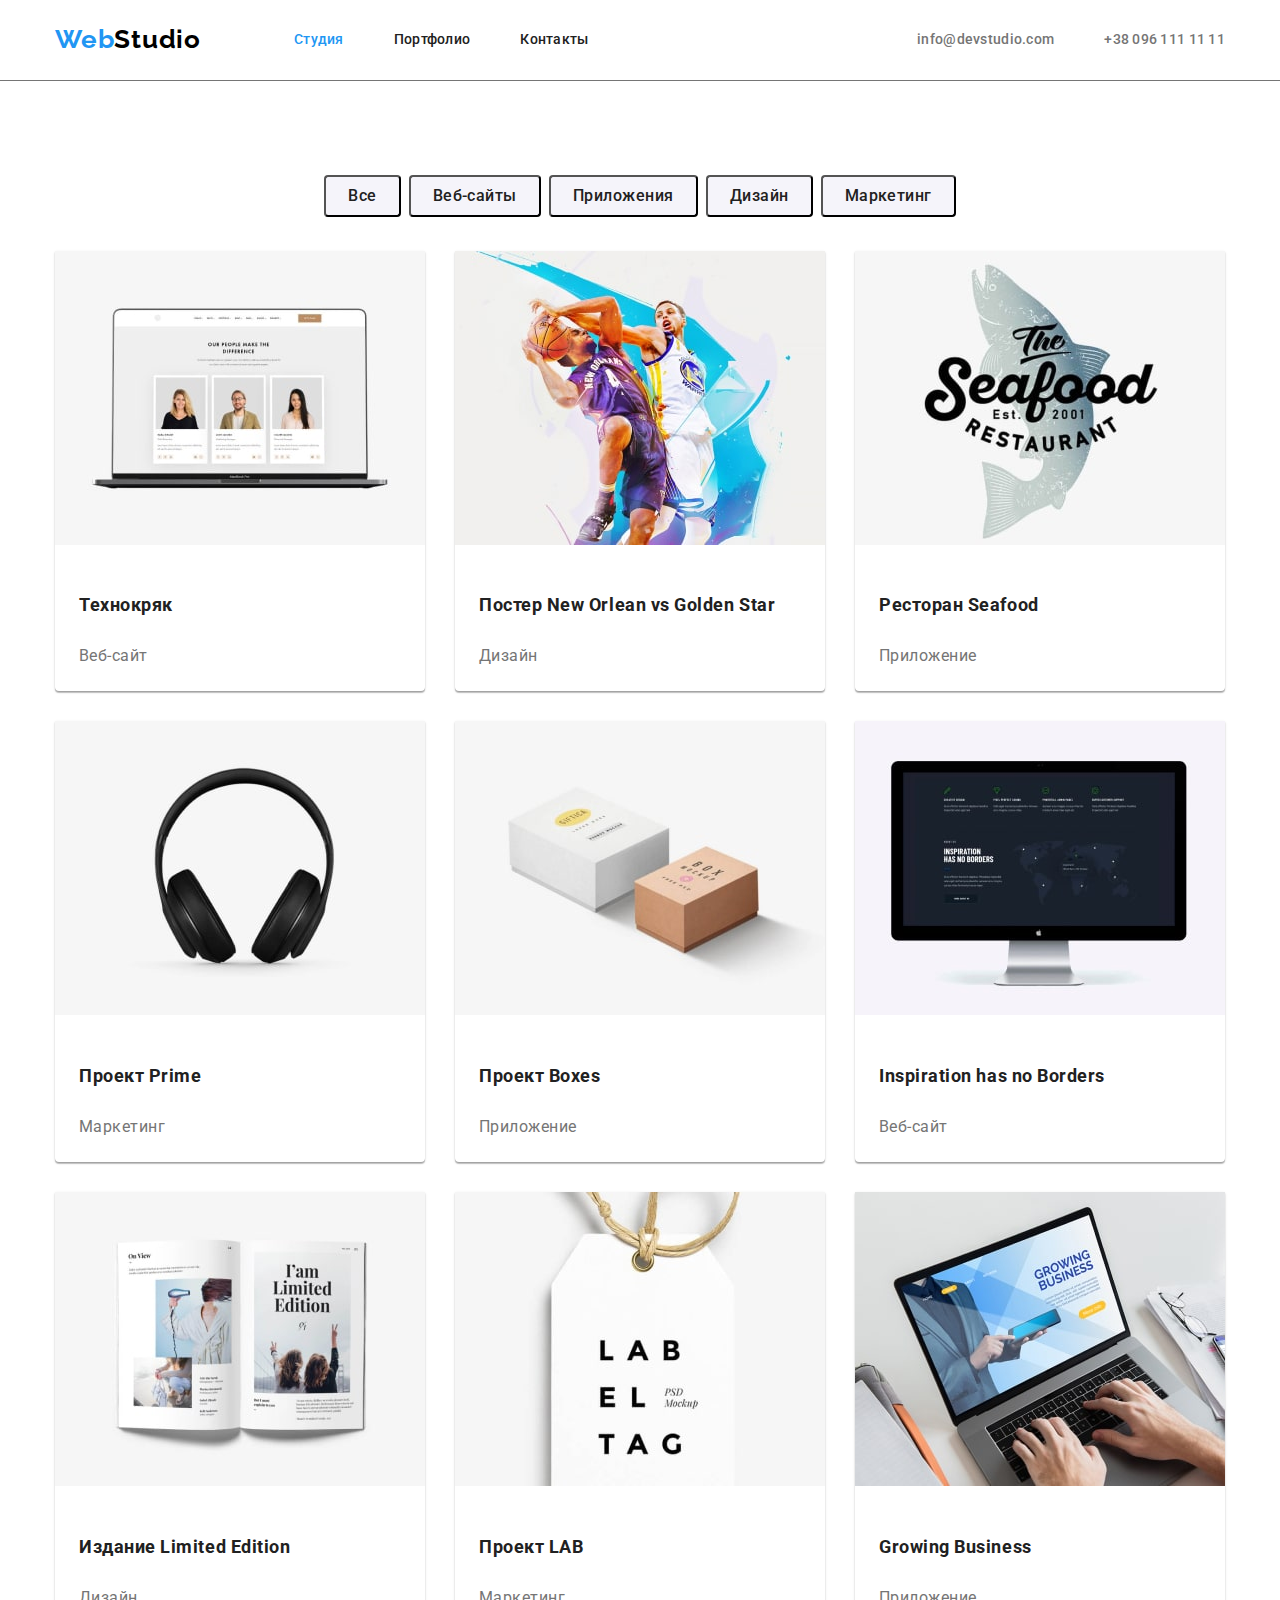
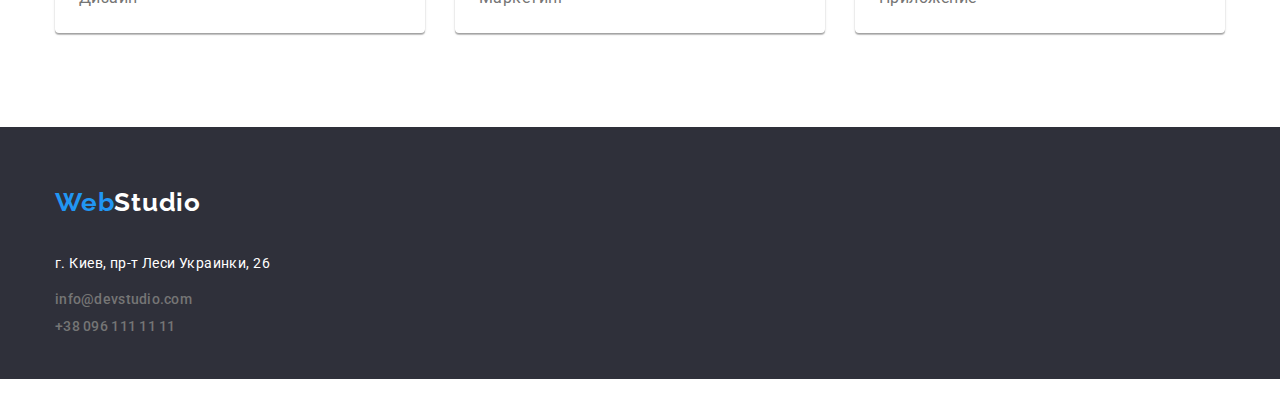
==== commit e51dab38: "creates div" ====
--- a/portfolio.html
+++ b/portfolio.html
@@ -20,33 +20,35 @@
   <body>
     <!-- Секция Header -->
     <header class="page-header">
-      <nav class="container">
+      <div class="container header">
         <a class="logo" href="./index.html">
           <span style="color: #2196f3">Web</span
           ><span style="color: #000000">Studio</span></a
         >
+          <ul class="nav">
+            <li class="item-header">
+              <a class="link main" href="./index.html">Студия</a>
+            </li>
+            <li class="item-header">
+              <a class="link" href="./portfolio.html">Портфолио</a>
+            </li>
+            <li class="item-header"><a class="link" href="">Контакты</a></li>
+          </ul>
 
-        <ul class="nav">
-          <li class="item"><a class="link" href="./index.html">Студия</a></li>
-          <li class="item">
-            <a class="link main" href="./portfolio.html">Портфолио</a>
-          </li>
-          <li class="item"><a class="link" href="">Контакты</a></li>
-        </ul>
-
-        <ul class="contacts">
-          <li>
-            <a class="contacts-link" href="mailto:info@devstudio.com"
-              >info@devstudio.com</a
-            >
-          </li>
-          <li>
-            <a class="contacts-link" href="tel:+380961111111"
-              >+38 096 111 11 11</a
-            >
-          </li>
-        </ul>
-      </nav>
+          <ul class="contacts">
+            <li>
+              <a class="contacts-link-header" href="mailto:info@devstudio.com"
+                >info@devstudio.com</a
+              >
+            </li>
+            <li>
+              <a class="contacts-link-header" href="tel:+380961111111"
+                >+38 096 111 11 11</a
+              >
+            </li>
+          </ul>
+        </nav>
+      </div>
     </header>
      <div class="footer-line"></div>
     <!-- Основная секция портфолио с работами -->
@@ -223,7 +225,7 @@
     </main>
     <!-- Секция footer -->
     <footer class="footer">
-      <div class="footer-container">
+      <div class="container">
         <a class="logo" href=""
           ><span style="color: #2196f3">Web</span
           ><span style="color: #ffffff">Studio</span></a
@@ -232,12 +234,12 @@
           <p class="address">г. Киев, пр-т Леси Украинки, 26</p>
           <ul class="footer-contacts">
             <li class="footer-links">
-              <a class="contacts-link" href="mailto:info@devstudio.com"
+              <a class="contacts-link-footer" href="mailto:info@devstudio.com"
                 >info@devstudio.com</a
               >
             </li>
             <li class="footer-links">
-              <a class="contacts-link" href="tel:+380961111111"
+              <a class="contacts-link-footer" href="tel:+380961111111"
                 >+38 096 111 11 11</a
               >
             </li>
--- a/scc/style.css
+++ b/scc/style.css
@@ -36,13 +36,16 @@
   margin-right: auto;
   padding-left: 15px;
   padding-right: 15px;
+}
+
+/* Секция Header */
+
+.container.header {
   align-items: center;
   display: flex;
   margin-bottom: 0;
   margin-top: 0;
 }
-
-/* Секция Header */
 
 .logo {
   font-family: Raleway;
@@ -62,10 +65,10 @@
   padding-right: 0;
 }
 
-.nav .item {
+.nav .item-header {
   margin-right: 50px;
 }
-.nav .item:last-child {
+.nav .item-header:last-child {
   margin-right: 0;
 }
 
@@ -103,7 +106,10 @@
 .contacts li:not(:last-child) {
   margin-right: 50px;
 }
-.contacts-link {
+.contacts-link-header {
+  display: flex;
+  margin-left: auto;
+
   font-style: normal;
   font-size: 14px;
   font-weight: 500;
@@ -122,14 +128,13 @@
 /* Секция Главная страница */
 .hero {
   text-align: center;
-  padding-bottom: 280px;
+  padding-bottom: 200px;
   padding-top: 200px;
   background-color: #2f303a;
 }
 .hero-title {
   margin-left: auto;
   margin-right: auto;
-  width: 1200px;
   margin-top: 0;
   margin-bottom: 0;
   margin-bottom: 30px;
@@ -170,18 +175,16 @@
 
 /* Секция Преимущества  */
 .no-title {
+  padding-top: 94px;
   background-color: var(--white-color);
 }
 .advantage .item:not(:last-child) {
   margin-right: 30px;
 }
+.item {
+  width: 270px;
+}
 .advantage {
-  width: 1200px;
-  margin-left: auto;
-  margin-right: auto;
-  display: flex;
-  padding-top: 94px;
-  padding-bottom: 94px;
   display: flex;
   margin-bottom: 0;
   margin-top: 0;
@@ -216,10 +219,7 @@
   letter-spacing: 0.03em;
   color: var(--tittle-text-color);
 }
-.section .section-items {
-  width: 1200px;
-  margin-left: auto;
-  margin-right: auto;
+.section-items {
   display: flex;
   padding-left: 0;
   margin-top: 0;
@@ -235,32 +235,17 @@
   padding-bottom: 50px;
   padding-top: 94px;
 }
-.section .whatwedo {
+.section-whatwedo {
   background-color: var(--white-color);
-  width: 1200px;
-  padding-left: 15px;
-  padding-right: 15px;
-  margin-left: auto;
-  margin-right: auto;
   padding-bottom: 94px;
 }
 
 /* Секция Наша команда  */
-.section.our-team {
+.section {
+  padding-bottom: 94px;
   background: #f5f4fa;
-  display: flex;
-}
-
-.our-team-container {
-  width: 1200px;
-  margin-bottom: 0;
-  margin-top: 0;
-  margin-right: auto;
-  margin-left: auto;
-  padding-left: 15px;
-  padding-right: 15px;
-  padding-bottom: 94px;
-}
+}
+
 .list-workers:not(:last-child) {
   margin-right: 30px;
 }
@@ -301,6 +286,7 @@
 /* Секция footer  */
 .footer {
   background-color: #2f303a;
+  height: 252px;
 }
 .address {
   font-style: normal;
@@ -310,13 +296,15 @@
   letter-spacing: 0.03em;
   color: var(--white-color);
 }
-.footer-container {
-  width: 1200px;
-  margin-left: auto;
-  margin-right: auto;
-  padding-left: 15px;
-  padding-right: 15px;
-}
+.contacts-link-footer {
+  font-style: normal;
+  font-size: 14px;
+  font-weight: 500;
+  line-height: 1.14;
+  letter-spacing: 0.02em;
+  color: var(--primary-text-color);
+}
+
 .footer .logo {
   display: block;
   padding-top: 60px;
@@ -334,9 +322,6 @@
 }
 .footer-links {
   margin-bottom: 9px;
-}
-.contacts-link {
-  display: block;
 }
 
 /* Основная секция портфолио с работами */
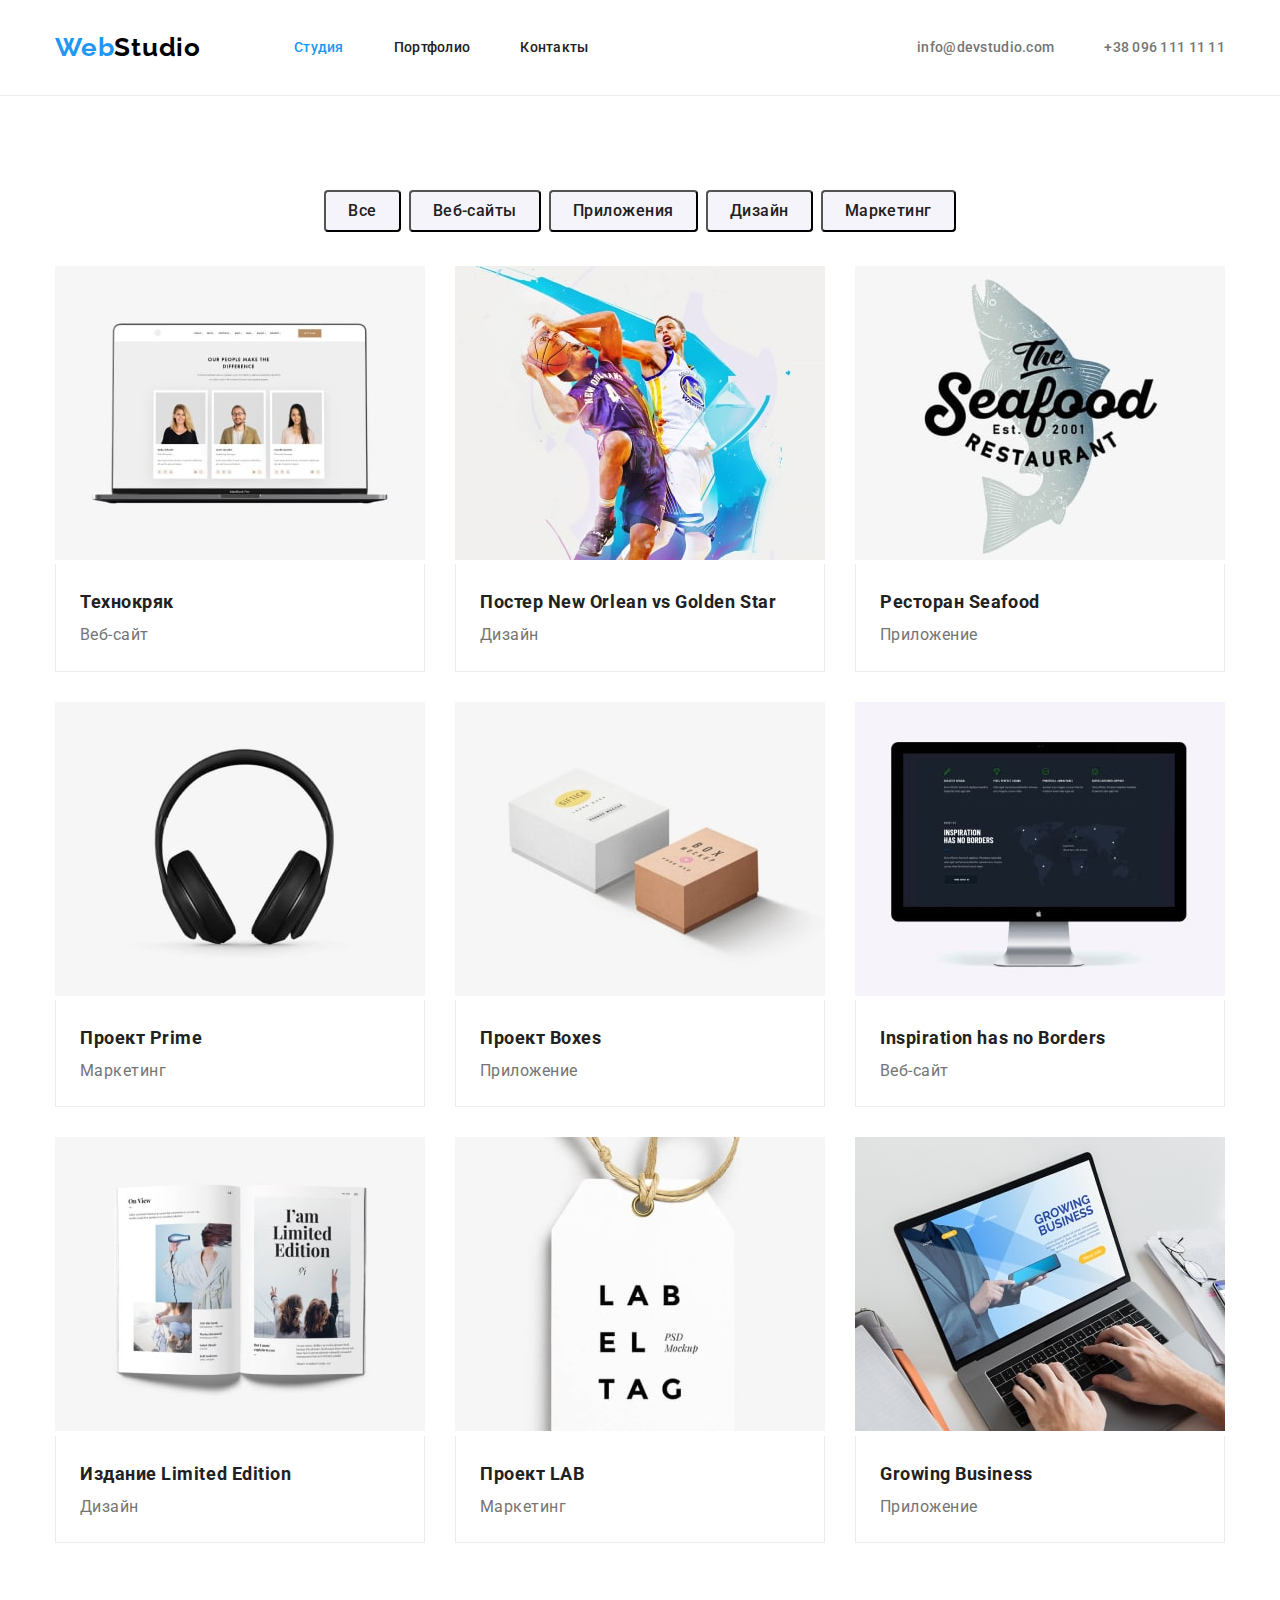
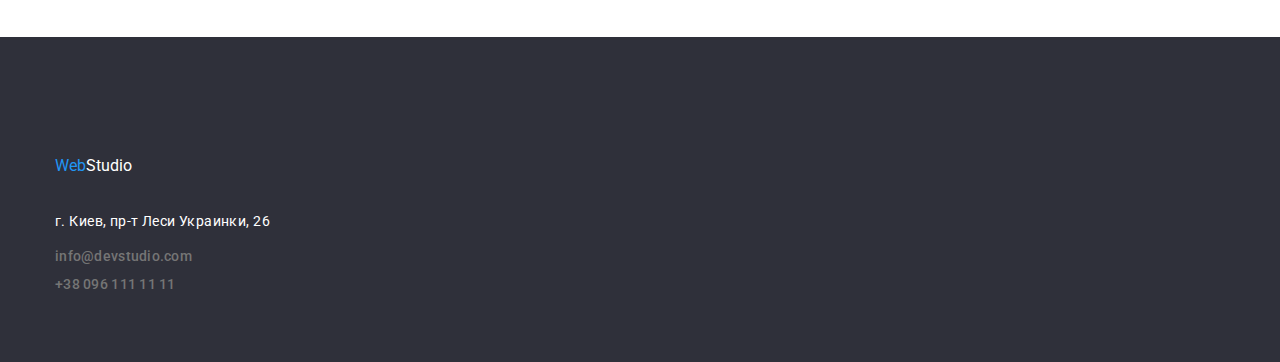
==== commit d920bf0a: "fix mistakes" ====
--- a/portfolio.html
+++ b/portfolio.html
@@ -21,10 +21,12 @@
     <!-- Секция Header -->
     <header class="page-header">
       <div class="container header">
-        <a class="logo" href="./index.html">
+        
+        <a class="logo-header" href="./index.html">
           <span style="color: #2196f3">Web</span
           ><span style="color: #000000">Studio</span></a
         >
+        <nav>
           <ul class="nav">
             <li class="item-header">
               <a class="link main" href="./index.html">Студия</a>
@@ -34,6 +36,7 @@
             </li>
             <li class="item-header"><a class="link" href="">Контакты</a></li>
           </ul>
+          </nav>
 
           <ul class="contacts">
             <li>
@@ -54,10 +57,8 @@
     <!-- Основная секция портфолио с работами -->
     <main class="main-container">
       <section class="portfolio-section">
+        <div class="container">
         <h1 hidden>Все работы</h1>
-       
-          
-        </div>
         <ul class="list-button">
           <li class="button-list-li">
             <button class="btn-menu" type="button">Все</button>
@@ -77,8 +78,8 @@
         </ul>
         <ul class="proj-list">
           <li class="proj-item">
-            <div class="proj-card">
-              <a href="">
+            <a href="">
+             
                 <img
                   src="./images/technokryak-min.jpg"
                   alt="Технокряк"
@@ -87,14 +88,13 @@
                 />
                 <div class="summ-descrip">
                 <h3 class="proj-title">Технокряк</h3>
-                <p class="proj-descrip">Веб-сайт</p></a
-              >
-              </div>
-            </div>
-          </li>
-          <li class="proj-item">
-            <div class="proj-card">
-              <a href="">
+                <p class="proj-descrip">Веб-сайт</p>
+              </div>
+            </a>
+          </li>
+          <li class="proj-item">
+           <a href="">
+             
                 <img
                   src="./images/poster-min.jpg"
                   alt="Постер New Orlean vs Golden Star"
@@ -103,14 +103,14 @@
                 />
                 <div class="summ-descrip">
                 <h3 class="proj-title">Постер New Orlean vs Golden Star</h3>
-                <p class="proj-descrip">Дизайн</p></a
-              >
-              </div>
-            </div>
-          </li>
-          <li class="proj-item">
-            <div class="proj-card">
-              <a href="">
+                <p class="proj-descrip">Дизайн</p>
+              
+              </div>
+            </a>
+          </li>
+          <li class="proj-item">
+            <a href="">
+              
                 <img
                   src="./images/restaurantseafood-min.jpg"
                   alt="Ресторан Seafood"
@@ -119,14 +119,14 @@
                 />
                 <div class="summ-descrip">
                 <h3 class="proj-title">Ресторан Seafood</h3>
-                <p class="proj-descrip">Приложение</p></a
-              >
-              </div>
-            </div>
-          </li>
-          <li class="proj-item">
-            <div class="proj-card">
-              <a href="">
+                <p class="proj-descrip">Приложение</p>
+              
+              </div>
+            </a>
+          </li>
+          <li class="proj-item">
+           <a href="">
+              
                 <img
                   src="./images/projectprime-min.jpg"
                   alt="Проект Prime"
@@ -135,14 +135,14 @@
                 />
                 <div class="summ-descrip">
                 <h3 class="proj-title">Проект Prime</h3>
-                <p class="proj-descrip">Маркетинг</p></a
-              >
-              </div>
-            </div>
-          </li>
-          <li class="proj-item">
-            <div class="proj-card">
-              <a href="">
+                <p class="proj-descrip">Маркетинг</p>
+              
+              </div>
+           </a>
+          </li>
+          <li class="proj-item">
+            <a href="">
+              
                 <img
                   src="./images/projectboxes-min.jpg"
                   alt="Проект Boxes"
@@ -151,14 +151,14 @@
                 />
                 <div class="summ-descrip">
                 <h3 class="proj-title">Проект Boxes</h3>
-                <p class="proj-descrip">Приложение</p></a
-              >
-              </div>
-            </div>
-          </li>
-          <li class="proj-item">
-            <div class="proj-card">
-              <a href="">
+                <p class="proj-descrip">Приложение</p>
+            
+              </div>
+            </a>
+          </li>
+          <li class="proj-item">
+            <a href="">
+              
                 <img
                   src="./images/inspirationproject-min.jpg"
                   alt="Inspiration has no Borders"
@@ -167,14 +167,14 @@
                 />
                 <div class="summ-descrip">
                 <h3 class="proj-title">Inspiration has no Borders</h3>
-                <p class="proj-descrip">Веб-сайт</p></a
-              >
-              </div>
-            </div>
-          </li>
-          <li class="proj-item">
-            <div class="proj-card">
-              <a href="">
+                <p class="proj-descrip">Веб-сайт</p>
+              
+              </div>
+           </a>
+          </li>
+          <li class="proj-item">
+            <a href="">
+              
                 <img
                   src="./images/limitededition-min.jpg"
                   alt="Издание Limited Edition"
@@ -183,14 +183,14 @@
                 />
                 <div class="summ-descrip">
                 <h3 class="proj-title">Издание Limited Edition</h3>
-                <p class="proj-descrip">Дизайн</p></a
-              >
-              </div>
-            </div>
-          </li>
-          <li class="proj-item">
-            <div class="proj-card">
-              <a href="">
+                <p class="proj-descrip">Дизайн</p>
+              
+              </div>
+            </a>  
+          </li>
+          <li class="proj-item">
+           <a href="">
+              
                 <img
                   src="./images/projectlab-min.jpg"
                   alt="Проект LAB"
@@ -199,14 +199,14 @@
                 />
                 <div class="summ-descrip">
                 <h3 class="proj-title">Проект LAB</h3>
-                <p class="proj-descrip">Маркетинг</p></a
-              >
-              </div>
-            </div>
-          </li>
-          <li class="proj-item">
-            <div class="proj-card">
-              <a href="">
+                <p class="proj-descrip">Маркетинг</p>
+            
+              </div>
+            </a>
+          </li>
+          <li class="proj-item">
+            <a href="">
+              
                 <img
                   src="./images/crowingbusiness-min.jpg"
                   alt="Growing Business"
@@ -215,12 +215,13 @@
                 />
                 <div class="summ-descrip">
                 <h3 class="proj-title">Growing Business</h3>
-                <p class="proj-descrip">Приложение</p></a
-              >
-              </div>
-            </div>
+                <p class="proj-descrip">Приложение</p>
+              
+              </div>
+            </a>  
           </li>
         </ul>
+        </div>
       </section>
     </main>
     <!-- Секция footer -->
--- a/scc/style.css
+++ b/scc/style.css
@@ -47,7 +47,10 @@
   margin-top: 0;
 }
 
-.logo {
+.logo-header {
+  padding-top: 32px;
+  padding-bottom: 32px;
+
   font-family: Raleway;
   font-style: normal;
   font-size: 26px;
@@ -55,7 +58,7 @@
   line-height: 1.2;
   letter-spacing: 0.03em;
 }
-.container .logo {
+.container .logo-header {
   margin-right: 93px;
 }
 .nav {
@@ -107,10 +110,10 @@
   margin-right: 50px;
 }
 .contacts-link-header {
-  display: flex;
-  margin-left: auto;
-
-  font-style: normal;
+  padding-top: 32px;
+  padding-bottom: 32px;
+  display: flex;
+
   font-size: 14px;
   font-weight: 500;
   line-height: 1.14;
@@ -231,13 +234,12 @@
 .title {
   text-align: center;
   margin-top: 0;
-  margin-bottom: 0;
-  padding-bottom: 50px;
-  padding-top: 94px;
+  margin-bottom: 50px;
 }
 .section-whatwedo {
   background-color: var(--white-color);
   padding-bottom: 94px;
+  padding-top: 94px;
 }
 
 /* Секция Наша команда  */
@@ -246,6 +248,10 @@
   background: #f5f4fa;
 }
 
+.summ-position {
+  padding-top: 30px;
+  padding-bottom: 30px;
+}
 .list-workers:not(:last-child) {
   margin-right: 30px;
 }
@@ -263,7 +269,7 @@
   letter-spacing: 0.03em;
   color: var(--primary-text-color);
 }
-.card-workers {
+.list-workers {
   background: var(--white-color);
 
   box-shadow: 0px 1px 3px rgba(0, 0, 0, 0.12), 0px 1px 1px rgba(0, 0, 0, 0.14),
@@ -277,16 +283,25 @@
   margin-bottom: 0;
 }
 .name {
-  padding-top: 30px;
-  padding-bottom: 10px;
-}
-.position {
-  padding-bottom: 30px;
-}
+  margin-bottom: 10px;
+}
+
 /* Секция footer  */
+.logo-footer {
+  margin-bottom: 32px;
+
+  font-family: Raleway;
+  font-style: normal;
+  font-size: 26px;
+  font-weight: 700;
+  line-height: 1.2;
+  letter-spacing: 0.03em;
+}
 .footer {
+  padding-top: 60px;
+  padding-bottom: 60px;
+
   background-color: #2f303a;
-  height: 252px;
 }
 .address {
   font-style: normal;
@@ -314,10 +329,8 @@
   margin-top: 0;
   margin-bottom: 0;
   padding-left: 0;
-  padding-bottom: 60px;
 }
 address {
-  margin-top: 0;
   margin-bottom: 9px;
 }
 .footer-links {
@@ -327,23 +340,20 @@
 /* Основная секция портфолио с работами */
 /* Список кнопок */
 .footer-line {
-  border-bottom: 1px solid var(--primary-text-color);
+  border-bottom: 1px solid#ECECEC;
 }
 .main-container {
   background: var(--white-color);
 }
 .portfolio-section {
-  width: 1200px;
   background-color: var(--white-color);
   margin-top: 94px;
   margin-bottom: 94px;
-  margin-left: auto;
-  margin-right: auto;
-  padding-left: 15px;
-  padding-right: 15px;
-}
+}
+
 .list-button {
   display: flex;
+  margin-bottom: 54px;
   justify-content: center;
   padding-bottom: 34px;
   padding-left: 0;
@@ -377,18 +387,11 @@
 
 /* Список работ с img */
 .portfolio-section {
-  width: 1200px;
   background-color: var(--white-color);
   margin-top: 94px;
   margin-bottom: 94px;
-  margin-left: auto;
-  margin-right: auto;
-  padding-left: 15px;
-  padding-right: 15px;
-}
-.proj-item {
-  display: block;
-}
+}
+
 .proj-item:nth-child(n + 1) {
   margin-right: 30px;
   margin-bottom: 30px;
@@ -396,16 +399,7 @@
 .proj-item:nth-child(3n) {
   margin-right: 0;
 }
-.proj-card {
-  display: block;
-  width: 370px;
-
-  background: var(--white-bg-color);
-  box-shadow: 0px 1px 3px rgba(0, 0, 0, 0.12), 0px 1px 1px rgba(0, 0, 0, 0.14),
-    0px 2px 1px rgba(0, 0, 0, 0.2);
-  border-radius: 0px 0px 4px 4px;
-  box-sizing: border-box;
-}
+
 .proj-item:nth-last-child(-n + 3) {
   margin-bottom: 0;
 }
@@ -420,7 +414,13 @@
 .project-title {
   margin: 0;
 }
+.proj-item {
+  width: 370px;
+}
 .proj-title {
+  margin-top: 0;
+  margin-bottom: 0px;
+
   font-size: 18px;
   font-weight: 700;
   line-height: 2;
@@ -436,4 +436,7 @@
 }
 .summ-descrip {
   padding: 20px 24px;
-}
+  border-right: 1px solid#ECECEC;
+  border-bottom: 1px solid#ECECEC;
+  border-left: 1px solid#ECECEC;
+}
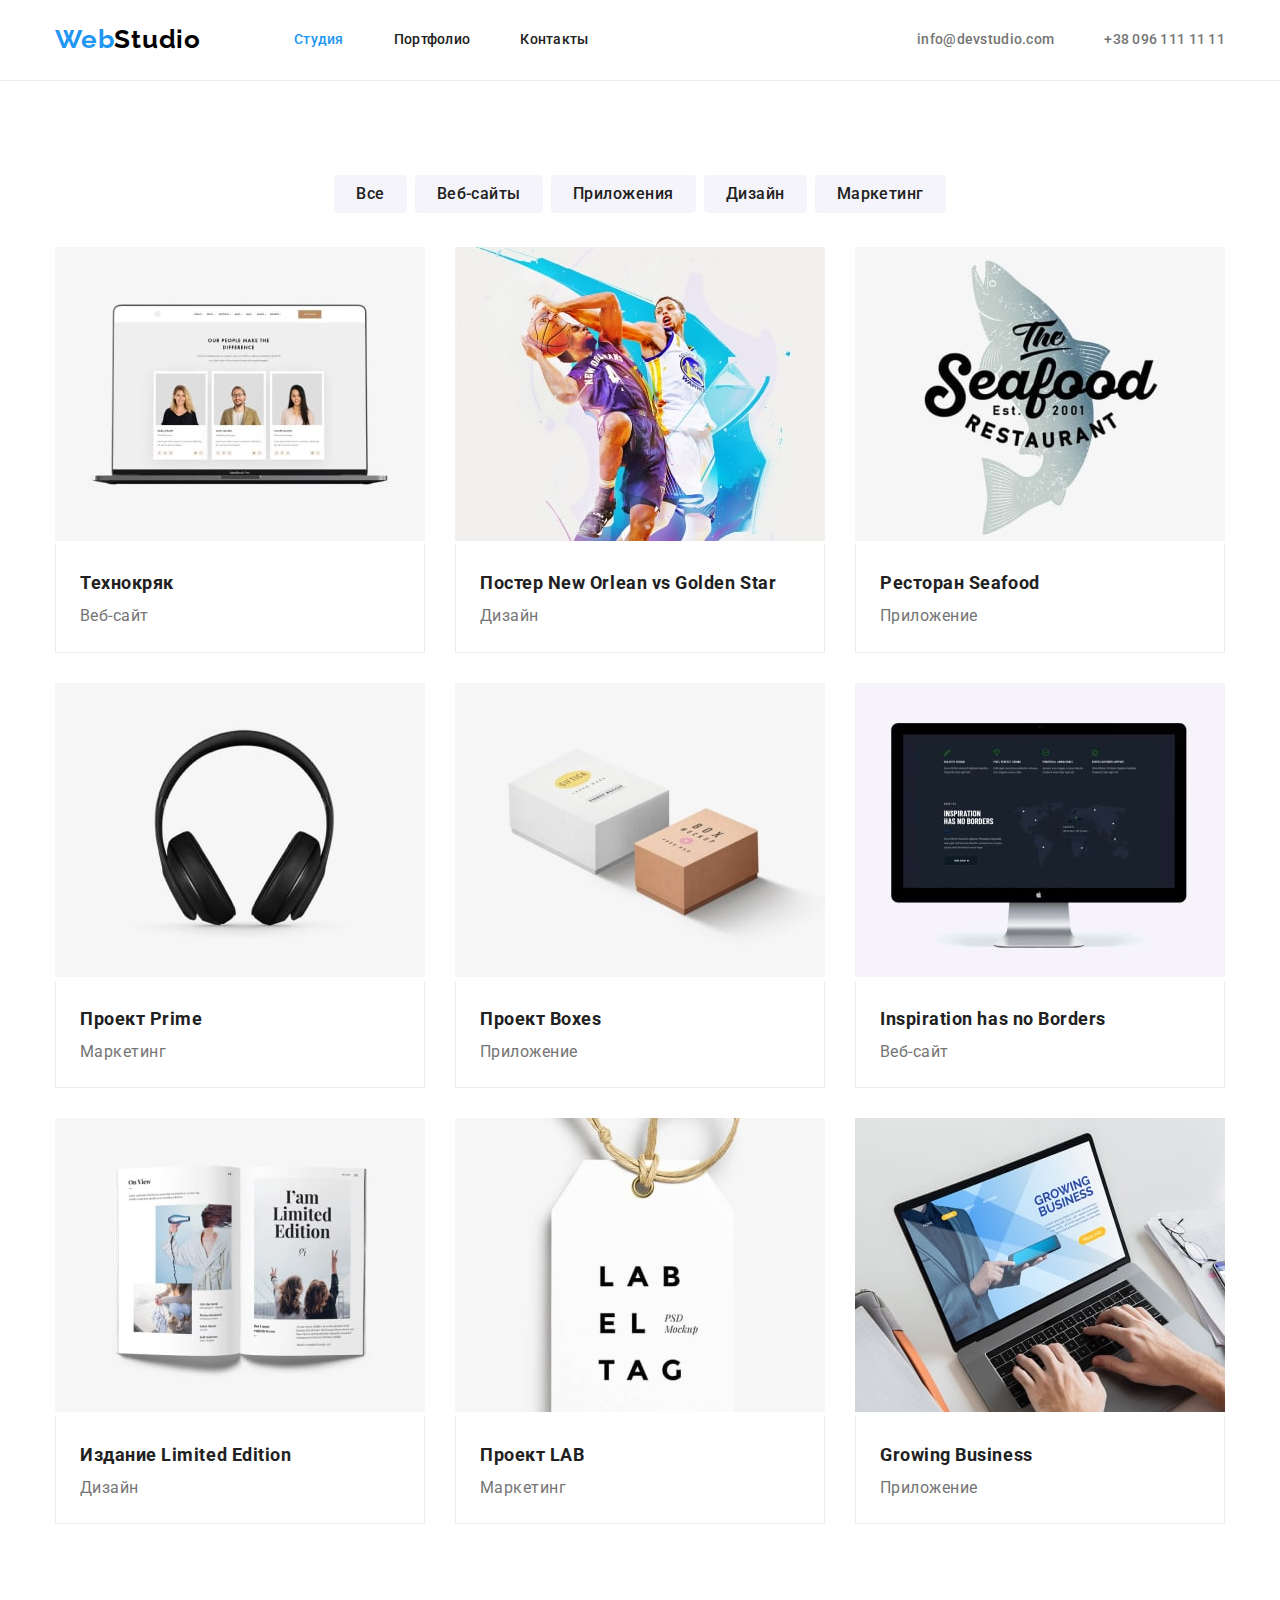
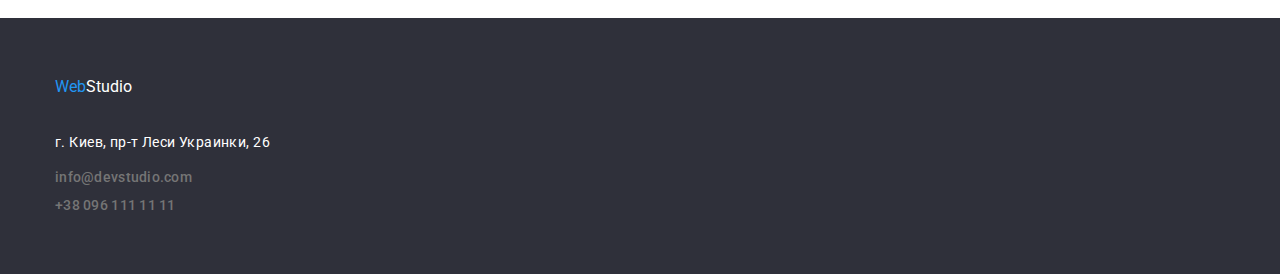
==== commit 032b44da: "fix mistakes" ====
--- a/portfolio.html
+++ b/portfolio.html
@@ -58,7 +58,7 @@
     <main class="main-container">
       <section class="portfolio-section">
         <div class="container">
-        <h1 hidden>Все работы</h1>
+        <h1 class="visually-hidden">Все работы</h1>
         <ul class="list-button">
           <li class="button-list-li">
             <button class="btn-menu" type="button">Все</button>
--- a/scc/style.css
+++ b/scc/style.css
@@ -48,8 +48,8 @@
 }
 
 .logo-header {
-  padding-top: 32px;
-  padding-bottom: 32px;
+  padding-top: 24px;
+  padding-bottom: 25px;
 
   font-family: Raleway;
   font-style: normal;
@@ -177,6 +177,10 @@
 }
 
 /* Секция Преимущества  */
+.visually-hidden {
+  position: fixed;
+  transform: scale(0);
+}
 .no-title {
   padding-top: 94px;
   background-color: var(--white-color);
@@ -244,6 +248,7 @@
 
 /* Секция Наша команда  */
 .section {
+  padding-top: 94px;
   padding-bottom: 94px;
   background: #f5f4fa;
 }
@@ -288,10 +293,10 @@
 
 /* Секция footer  */
 .logo-footer {
-  margin-bottom: 32px;
+  display: block;
+  margin-bottom: 20px;
 
   font-family: Raleway;
-  font-style: normal;
   font-size: 26px;
   font-weight: 700;
   line-height: 1.2;
@@ -322,7 +327,7 @@
 
 .footer .logo {
   display: block;
-  padding-top: 60px;
+  /* padding-top: 60px; */
   padding-bottom: 20px;
 }
 .footer-address .footer-contacts {
@@ -330,10 +335,8 @@
   margin-bottom: 0;
   padding-left: 0;
 }
-address {
-  margin-bottom: 9px;
-}
-.footer-links {
+
+.footer-links:not(:last-child) {
   margin-bottom: 9px;
 }
 
@@ -347,8 +350,6 @@
 }
 .portfolio-section {
   background-color: var(--white-color);
-  margin-top: 94px;
-  margin-bottom: 94px;
 }
 
 .list-button {
@@ -378,6 +379,7 @@
   text-align: center;
   color: var(--tittle-text-color);
   background-color: #f5f4fa;
+  border: none;
 }
 .btn-menu:hover,
 .btn-menu:focus {
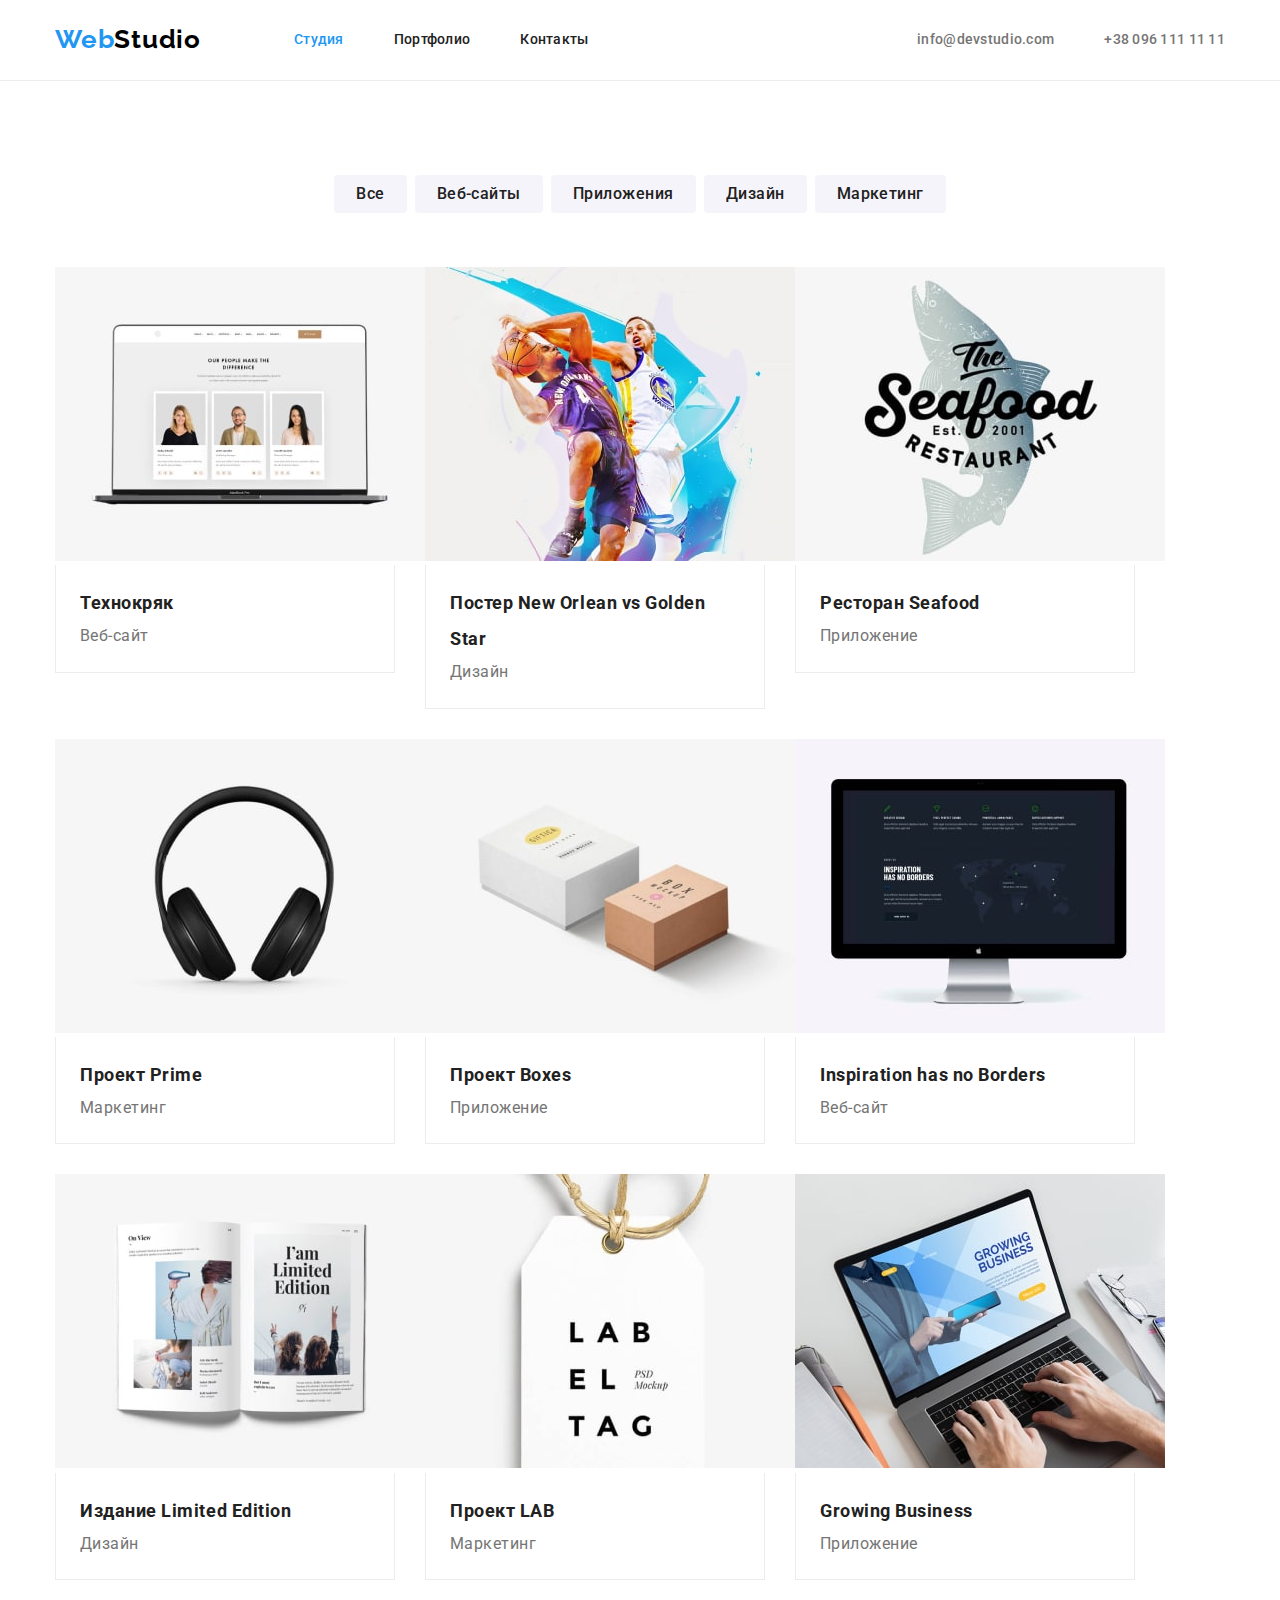
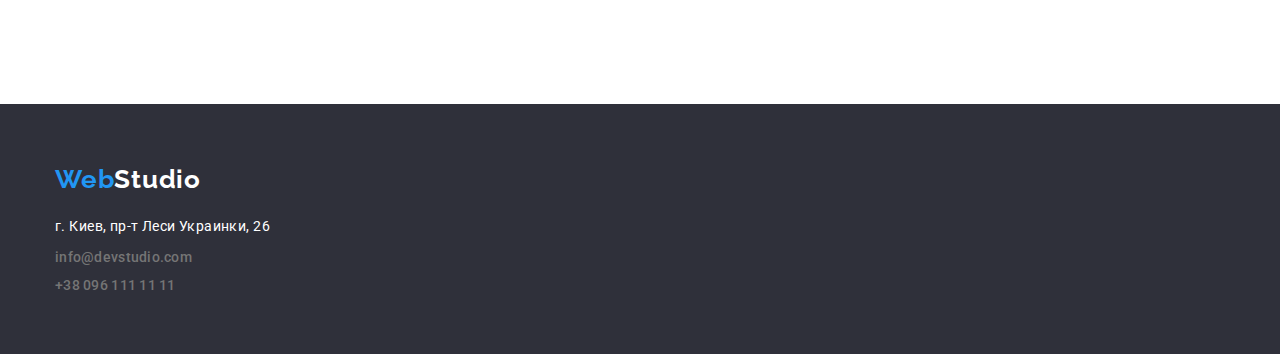
==== commit f9f111a2: "update css" ====
--- a/portfolio.html
+++ b/portfolio.html
@@ -227,7 +227,7 @@
     <!-- Секция footer -->
     <footer class="footer">
       <div class="container">
-        <a class="logo" href=""
+        <a class="logo-footer" href=""
           ><span style="color: #2196f3">Web</span
           ><span style="color: #ffffff">Studio</span></a
         >
--- a/scc/style.css
+++ b/scc/style.css
@@ -302,14 +302,20 @@
   line-height: 1.2;
   letter-spacing: 0.03em;
 }
+
 .footer {
   padding-top: 60px;
   padding-bottom: 60px;
 
   background-color: #2f303a;
 }
+address {
+  font-style: normal;
+}
 .address {
-  font-style: normal;
+  margin-top: 0;
+  margin-bottom: 9px;
+
   font-size: 14px;
   font-weight: 400;
   line-height: 1.7;
@@ -317,7 +323,6 @@
   color: var(--white-color);
 }
 .contacts-link-footer {
-  font-style: normal;
   font-size: 14px;
   font-weight: 500;
   line-height: 1.14;
@@ -356,10 +361,8 @@
   display: flex;
   margin-bottom: 54px;
   justify-content: center;
-  padding-bottom: 34px;
   padding-left: 0;
   padding-right: 0;
-  margin-bottom: 0;
   margin-top: 0;
 }
 .btn-menu {
@@ -395,8 +398,8 @@
 }
 
 .proj-item:nth-child(n + 1) {
-  margin-right: 30px;
-  margin-bottom: 30px;
+  padding-right: 30px;
+  padding-bottom: 30px;
 }
 .proj-item:nth-child(3n) {
   margin-right: 0;
